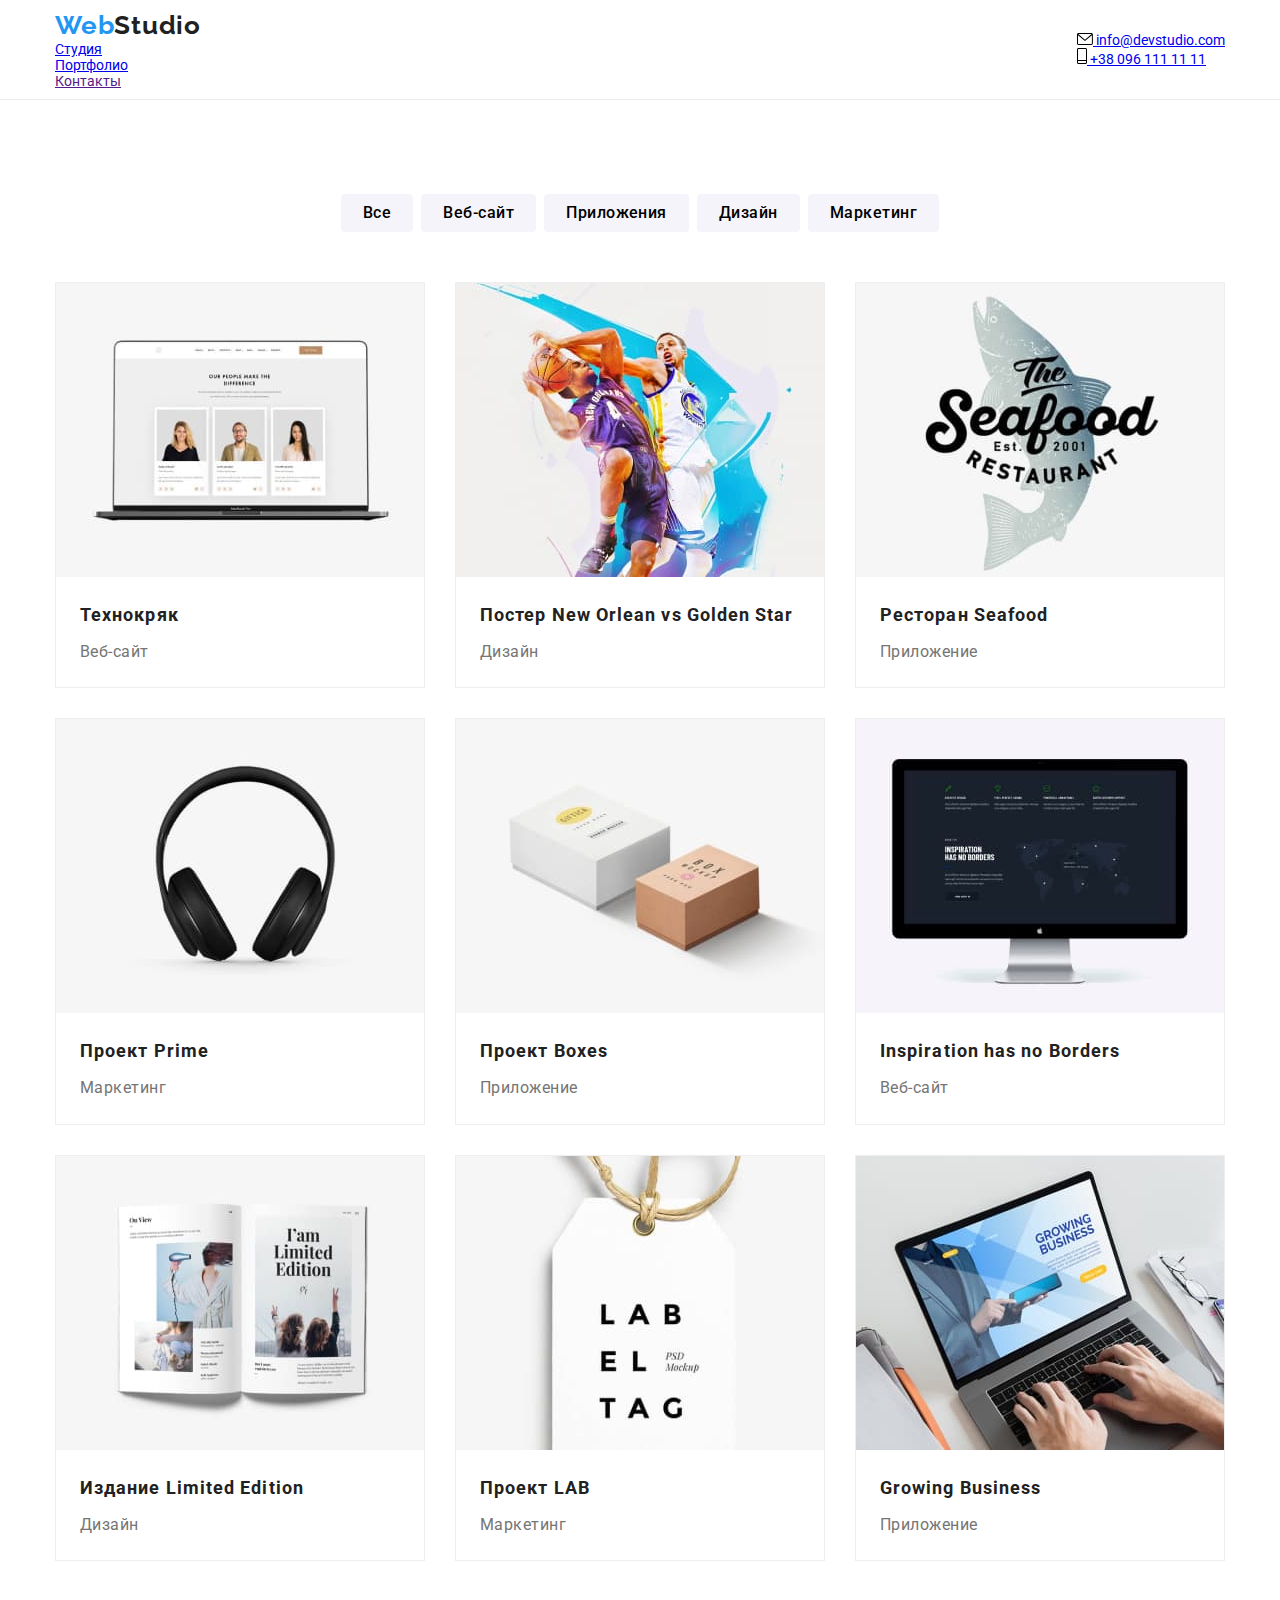
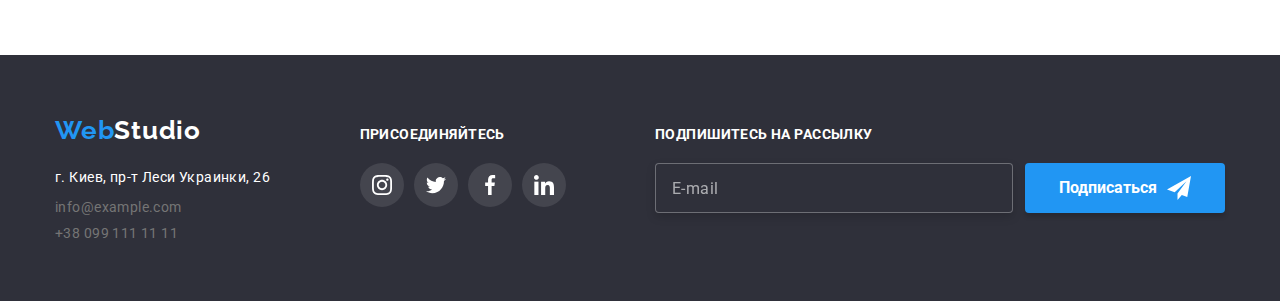
==== portfolio.html @ c00cd126 "homework8" ====
<!DOCTYPE html>
<html lang="ru">
  <head>
    <meta charset="UTF-8" />
    <meta http-equiv="X-UA-Compatible" content="IE=edge" />
    <meta name="viewport" content="width=device-width, initial-scale=1.0" />
    <title>Homework3</title>
    <link rel="preconnect" href="https://fonts.googleapis.com" />
    <link rel="preconnect" href="https://fonts.gstatic.com" crossorigin />
    <link
      href="https://fonts.googleapis.com/css2?family=Raleway:wght@700&family=Roboto:wght@400;500;700;900&display=swap"
      rel="stylesheet"
    />
    <link
      rel="stylesheet"
      href="https://cdn.jsdelivr.net/npm/modern-normalize@1.1.0/modern-normalize.min.css"
    />
    <link href="./css/style.css" rel="stylesheet" type="text/css" />
    <link href="./css/main.css" rel="stylesheet" type="text/css" />
  </head>
  <body>
    <header class="page-header">
      <div class="container page-header-container">
        <nav class="page-nav">
          <a href="./index.html" lang="en" class="logo page-header__logo">
            Web<span class="studio-black">Studio</span>
          </a>
          <ul class="menu list">
            <li class="menu__item">
              <a href="./index.html" class="menu__link link"> Студия </a>
            </li>
            <li class="menu__item">
              <a href="./portfolio.html" class="menu__link menu__link__current link">Портфолио </a>
            </li>
            <li class="menu__item">
              <a href="" class="menu__link link"> Контакты</a>
            </li>
          </ul>
        </nav>

        <ul class="contact list">
          <li class="contact__item">
            <a href="mailto:info@devstudio.com" class="contact__link">
              <svg class="contact__icon__mail" width="16" height="12">
                <use href="./images/symbol-defs.svg#icon-mail"></use>
              </svg>
              info@devstudio.com
            </a>
          </li>
          <li class="contact__item">
            <a href="tell:+380961111111" class="contact__link">
              <svg class="contact__icon__phone" width="10" height="16">
                <use href="./images/symbol-defs.svg#icon-smartphone"></use>
              </svg>
              +38 096 111 11 11
            </a>
          </li>
        </ul>
      </div>
    </header>

    <main>
      <section class="product-section">
        <div class="btn-container container">
          <h1 class="visually-hidden">Портфолио</h1>
          <ul class="btn-list">
            <li class="btn-item">
              <button type="button" class="btn-product-description">Все</button>
            </li>
            <li class="btn-item">
              <button type="button" class="btn-product-description">Веб-сайт</button>
            </li>
            <li class="btn-item">
              <button type="button" class="btn-product-description">Приложения</button>
            </li>
            <li class="btn-item">
              <button type="button" class="btn-product-description">Дизайн</button>
            </li>
            <li class="btn-item">
              <button type="button" class="btn-product-description">Маркетинг</button>
            </li>
          </ul>

          <ul class="product-list">
            <li class="product-item">
              <a href="" class="product-link">
                <div class="div-img-product">
                  <img src="./images/img2.1.jpg" alt="Фото1" width="370" height="294" />
                  <p class="overlay">
                    Ресурс пропонує комплексні пропозиції з різним рівнем функціоналу та сервісів.
                    Все це дозволить відвідувачу отримати вичерпні відомості про компанію чи
                    приватну особу.
                  </p>
                </div>
                <div class="div-product">
                  <h2 class="product">Технокряк</h2>
                  <p class="product-description">Веб-сайт</p>
                </div>
              </a>
            </li>
            <li class="product-item">
              <a href="" class="product-link">
                <div class="div-img-product">
                  <img src="./images/img2.2.jpg" alt="Фото2" width="370" height="294" />
                  <p class="overlay"></p>
                </div>

                <div class="div-product">
                  <h2 class="product">Постер New Orlean vs Golden Star</h2>
                  <p class="product-description">Дизайн</p>
                </div>
              </a>
            </li>
            <li class="product-item">
              <a href="" class="product-link">
                <div class="div-img-product">
                  <img src="./images/img2.3.jpg" alt="Фото3" width="370" height="294" />
                  <p class="overlay"></p>
                </div>
                <div class="div-product">
                  <h2 class="product">Ресторан Seafood</h2>
                  <p class="product-description">Приложение</p>
                </div>
              </a>
            </li>
            <li class="product-item">
              <a href="" class="product-link">
                <div class="div-img-product">
                  <img src="./images/img2.4.jpg" alt="Фото4" width="370" height="294" />
                  <p class="overlay"></p>
                </div>
                <div class="div-product">
                  <h2 class="product">Проект Prime</h2>
                  <p class="product-description">Маркетинг</p>
                </div>
              </a>
            </li>
            <li class="product-item">
              <a href="" class="product-link">
                <div class="div-img-product">
                  <img src="./images/img2.5.jpg" alt="Фото5" width="370" height="294" />
                  <p class="overlay"></p>
                </div>
                <div class="div-product">
                  <h2 class="product">Проект Boxes</h2>
                  <p class="product-description">Приложение</p>
                </div>
              </a>
            </li>
            <li class="product-item">
              <a href="" class="product-link">
                <div class="div-img-product">
                  <img src="./images/img2.6.jpg" alt="фото6" width="370" height="294" />
                  <p class="overlay"></p>
                </div>
                <div class="div-product">
                  <h2 class="product">Inspiration has no Borders</h2>
                  <p class="product-description">Веб-сайт</p>
                </div>
              </a>
            </li>
            <li class="product-item">
              <a href="" class="product-link">
                <div class="div-img-product">
                  <img src="./images/img2.7.jpg" alt="фото7" width="370" height="294" />
                  <p class="overlay"></p>
                </div>
                <div class="div-product">
                  <h2 class="product">Издание Limited Edition</h2>
                  <p class="product-description">Дизайн</p>
                </div>
              </a>
            </li>
            <li class="product-item">
              <a href="" class="product-link">
                <div class="div-img-product">
                  <img src="./images/img2.8.jpg" alt="фото8" width="370" height="294" />
                  <p class="overlay"></p>
                </div>
                <div class="div-product">
                  <h2 class="product">Проект LAB</h2>
                  <p class="product-description">Маркетинг</p>
                </div>
              </a>
            </li>
            <li class="product-item">
              <a href="" class="product-link">
                <div class="div-img-product">
                  <img src="./images/img2.9.jpg" alt="фото9" width="370" height="294" />
                  <p class="overlay"></p>
                </div>
                <div class="div-product">
                  <h2 class="product">Growing Business</h2>
                  <p class="product-description">Приложение</p>
                </div>
              </a>
            </li>
          </ul>
        </div>
      </section>
    </main>

    <footer class="footer">
      <div class="container footer-container">
        <div class="footer-address">
          <a href="./index.html" lang="en" class="logo footer__logo">
            Web<span class="studio-wight">Studio</span>
          </a>
          <address class="footer-address-container">
            <ul class="footer-address-list">
              <li class="footer-address__item">
                <a
                  href="https://goo.gl/maps/L3SfGArejfsZdyfL7"
                  target="_blank"
                  rel="noopener noreferrer"
                  class="footer-address__maps__link link"
                >
                  г. Киев, пр-т Леси Украинки, 26
                </a>
              </li>
              <li class="footer-address__item">
                <a href="mailto:info@example.com" class="footer-address__link link"
                  >info@example.com</a
                >
              </li>
              <li class="footer-address__item">
                <a href="tell:+380991111111" class="footer-address__link link">+38 099 111 11 11</a>
              </li>
            </ul>
          </address>
        </div>
        <div class="footer-social">
          <h3 class="footer-social__title">Присоединяйтесь</h3>
          <ul class="footer-social-list">
            <li class="footer-social__item">
              <a href="" class="footer-social__link link">
                <svg class="footer-social__icon" width="20" height="20">
                  <use href="./images/symbol-defs.svg#icon-instagram"></use>
                </svg>
              </a>
            </li>
            <li class="footer-social__item">
              <a href="" class="footer-social__link link">
                <svg class="footer-social__icon" width="20" height="20">
                  <use href="./images/symbol-defs.svg#icon-twitter"></use>
                </svg>
              </a>
            </li>
            <li class="footer-social__item">
              <a href="" class="footer-social__link link">
                <svg class="footer-social__icon" width="20" height="20">
                  <use href="./images/symbol-defs.svg#icon-facebook"></use>
                </svg>
              </a>
            </li>
            <li class="footer-social__item">
              <a href="" class="footer-social__link link">
                <svg class="footer-social__icon" width="20" height="20">
                  <use href="./images/symbol-defs.svg#icon-linkedin"></use>
                </svg>
              </a>
            </li>
          </ul>
        </div>
        <form class="footer-distribution">
          <div class="footer-distribution-box">
            <label for="email-distribution" class="footer-distribution__label__email"
              >Подпишитесь на рассылку</label
            >
            <input
              id="email-distribution"
              class="footer-distribution__input__email"
              type="email"
              name="email"
              placeholder="E-mail"
              required
            />
          </div>
          <button type="submit" class="footer-distribution__btn">
            Подписаться
            <svg class="footer-distribution__send__icon" width="24" height="24">
              <use href="./images/symbol-defs.svg#icon-icon-send"></use>
            </svg>
          </button>
        </form>
      </div>
    </footer>
  </body>
</html>
---- css/main.css ----
:root {
  --title-text-color: #757575;
  --primary-text-color: #212121;
  --accent-text-color: #ffffff;
  --button-color: #2196f3;
  --transition: 250ms cubic-bezier(0.4, 0, 0.2, 1);
}

*,
*::after,
*::before {
  box-sizing: border-box;
}

img {
  display: block;
}

body {
  font-family: "Roboto", sans-serif;
  font-size: 14px;
  color: var(--primary-text-color);
}

h1,
h2,
h3,
h4,
p {
  margin-top: 0;
  margin-bottom: 0;
}

ul,
ol {
  margin-top: 0;
  margin-bottom: 0;
  padding-left: 0;
  list-style: none;
}

button {
  cursor: pointer;
}

.visually-hidden {
  position: absolute;
  width: 1px;
  height: 1px;
  padding: 0;
  margin: -1px;
  overflow: hidden;
  clip: rect(0, 0, 0, 0);
  white-space: nowrap;
  border: 0;
}

.container {
  padding-left: 15px;
  padding-right: 15px;
}

@media screen and (min-width: 480px) {
  .container {
    width: 480px;
    margin-left: auto;
    margin-right: auto;
  }
}
@media screen and (min-width: 768px) {
  .container {
    width: 768px;
  }
}
@media screen and (min-width: 1200px) {
  .container {
    width: 1200px;
  }
}
@media screen and (min-width: 768px) {
  .mobile-menu-open {
    display: none;
  }
}
@media screen and (max-width: 767px) {
  .menu {
    display: none;
  }
  .contact {
    display: none;
  }
  .mobile-menu-open {
    padding: 0;
    margin: 0;
    border: 0;
  }
}
.page-header {
  padding-top: 10px;
  padding-bottom: 10px;
  border-bottom: 1px solid #ececec;
}

.page-header-container {
  display: flex;
  align-items: center;
  justify-content: space-between;
}

.mobile-menu-open {
  height: 40px;
  padding: 0;
  margin: 0;
  border: 0;
  background-color: #ffffff;
}

.mobile-menu {
  position: fixed;
  width: 100%;
  height: 100%;
  top: 0;
  left: 0;
  background-color: #fff;
  opacity: 0;
  visibility: hidden;
  pointer-events: none;
  transition: opacity var(---transition), visibility var(---transition);
}

.mobile-menu.is-open {
  opacity: 1;
  visibility: visible;
  pointer-events: auto;
}

.mobile-menu__container {
  position: relative;
  padding: 48px 0 48px 40px;
}

.mobile-menu__close-btn {
  position: absolute;
  top: 10px;
  right: 15px;
  padding: 0;
  border: none;
  background-color: transparent;
}

.mobile-menu__close-icon {
  fill: var(--primary-text-color);
  transition: fill var(---transition);
}
.mobile-menu__close-btn:focus .mobile-menu__close-icon, .mobile-menu__close-btn:hover .mobile-menu__close-icon {
  fill: var(--button-color);
}

.mobile-menu__nav {
  margin-bottom: 302px;
}

.mobile-menu__item:not(:last-child) {
  margin-bottom: 32px;
}

.mobile-menu__nav__link {
  font-family: "Roboto", sans-serif;
  font-style: normal;
  font-weight: 500;
  font-size: 40px;
  line-height: 1.2;
  text-decoration: none;
  letter-spacing: 0.02em;
  color: var(--primary-text-color);
  transition: color var(---transition);
}
.mobile-menu__nav__link:hover, .mobile-menu__nav__link:focus {
  color: var(--button-color);
}

.mobile-menu__contact-list {
  margin-bottom: 64px;
}

.mobile-menu__contact__item:not(:last-child) {
  margin-bottom: 32px;
}

.mobile-menu__tell {
  font-family: "Roboto";
  font-style: normal;
  font-weight: 500;
  font-size: 34px;
  line-height: 1.2;
  text-decoration: none;
  letter-spacing: 0.02em;
  color: var(--button-color);
}

.mobile-menu__email {
  font-family: "Roboto";
  font-style: normal;
  font-weight: 500;
  font-size: 24px;
  line-height: 1.2;
  text-decoration: none;
  letter-spacing: 0.02em;
  color: var(--title-text-color);
}

.mobile-menu__social-list {
  display: flex;
}

.mobile-menu__social__item:not(:last-child) {
  margin-right: 20px;
}

.mobile-menu__social__link {
  font-family: "Roboto";
  font-style: normal;
  font-weight: 500;
  font-size: 18px;
  line-height: 1.2;
  text-decoration: none;
  letter-spacing: 0.02em;
  color: var(--button-color);
}

.logo {
  font-family: Raleway, sans-serif;
  font-weight: 700;
  font-size: 26px;
  line-height: 1.2;
  letter-spacing: 0.03em;
  text-decoration: none;
  color: var(--button-color);
  transition: color var(--transition);
}
.logo:hover, .logo:focus {
  color: none;
}

.studio-black {
  color: var(--primary-text-color);
}

.studio-wight {
  color: var(--accent-text-color);
}

.page-header__logo {
  margin-right: 93px;
}

.footer__logo {
  display: block;
  margin-bottom: 20px;
}

.hero {
  padding-top: 200px;
  padding-bottom: 200px;
  background-color: #c4c4c4;
  background-image: linear-gradient(rgba(47, 48, 58, 0.4), rgba(47, 48, 58, 0.4)), url("../images/photo-hw4.jpg");
  background-size: cover;
}

.hero-title {
  font-weight: 900;
  font-size: 44px;
  line-height: 1.4;
  margin: 0 auto 30px;
  max-width: 696px;
  text-align: center;
  text-transform: uppercase;
  color: var(--accent-text-color);
}

.btn {
  font-family: inherit;
  font-weight: 700;
  font-size: 16px;
  line-height: 1.9;
  letter-spacing: 0.06em;
  padding: 10px 32px 10px 32px;
  color: var(--accent-text-color);
  background-color: var(--button-color);
  box-shadow: 0px 4px 4px rgba(0, 0, 0, 0.15);
  border-radius: 4px;
  border-color: var(--button-color);
  margin: 0 auto;
  display: block;
  cursor: pointer;
  transition: background-color var(--transition);
}
.btn:hover, .btn:focus {
  background-color: #188ce8;
}

.section-benefits {
  padding-top: 94px;
}

.benefits-list {
  display: flex;
  flex-wrap: wrap;
}

.benefits-item {
  max-width: 270px;
}
.benefits-item:not(:last-child) {
  margin-right: 30px;
}

.box-icon {
  height: 120px;
  display: flex;
  justify-content: center;
  align-items: center;
  background: #f5f4fa;
  border-radius: 4px;
  margin-top: 0;
  margin-bottom: 30px;
}

.benefits-title {
  font-weight: 700;
  font-size: 14px;
  line-height: 1.2;
  letter-spacing: 0.03em;
  margin-top: 0;
  margin-bottom: 10px;
  text-transform: uppercase;
}

.benefits-text {
  font-weight: 400;
  font-size: 14px;
  line-height: 1.7;
  letter-spacing: 0.03em;
  margin: 0;
  color: var(--title-text-color);
}

.photo-gallery {
  padding: 94px 0;
}

.subject {
  font-weight: 700;
  font-size: 36px;
  line-height: 1.2;
  text-align: center;
  letter-spacing: 0.03em;
  margin: 0px;
  padding-bottom: 50px;
  color: var(--primary-text-color);
}

.photo-list {
  display: flex;
  flex-wrap: wrap;
  gap: 30px;
}

.div-gallery-overlay {
  position: relative;
}

.gallery-overlay {
  position: absolute;
  display: flex;
  justify-content: center;
  align-items: center;
  left: 0;
  bottom: 0;
  width: 100%;
  height: 70px;
  margin: 0;
  font-weight: 700;
  font-size: 14px;
  line-height: 1.14;
  text-align: center;
  letter-spacing: 0.03em;
  text-transform: uppercase;
  color: var(--accent-text-color);
  background-color: rgba(47, 48, 58, 0.8);
}

.command {
  padding: 94px 0;
  background: #f5f4fa;
}

.command-title {
  font-weight: 700;
  font-size: 36px;
  line-height: 1.2;
  text-align: center;
  letter-spacing: 0.03em;
  margin: 0;
  padding-bottom: 50px;
  color: var(--primary-text-color);
}

.command-list {
  display: flex;
  flex-wrap: wrap;
  gap: 30px;
}

.command-item {
  background: #ffffff;
  box-shadow: 0px 1px 3px rgba(0, 0, 0, 0.12), 0px 1px 1px rgba(0, 0, 0, 0.14), 0px 2px 1px rgba(0, 0, 0, 0.2);
  border-radius: 0px 0px 4px 4px;
}

.div-command-item {
  padding: 30px;
}

.specialist {
  font-weight: 500;
  font-size: 16px;
  line-height: 1.2;
  text-align: center;
  letter-spacing: 0.03em;
  margin-top: 0;
  margin-bottom: 10px;
  color: var(--primary-text-color);
}

.position {
  font-weight: 400;
  font-size: 16px;
  line-height: 1.2;
  text-align: center;
  letter-spacing: 0.03em;
  margin-top: 0;
  margin-bottom: 16px;
  color: var(--title-text-color);
}

.social-list {
  display: flex;
  justify-content: center;
  gap: 10px;
}

.social-link {
  display: flex;
  justify-content: center;
  align-items: center;
  width: 44px;
  height: 44px;
  border-radius: 50%;
  transition: background-color var(--transition);
}
.social-link:hover, .social-link:focus {
  background-color: var(--button-color);
}

.social-icon {
  fill: #afb1b8;
  transition: fill var(--transition);
}
.social-link:hover .social-icon, .social-link:focus .social-icon {
  fill: var(--accent-text-color);
}

.clients {
  padding: 94px 0;
}

.clients-title {
  font-weight: 700;
  font-size: 36px;
  line-height: 1.2;
  text-align: center;
  margin: 0;
  padding-bottom: 50px;
  letter-spacing: 0.03em;
}

.clients-list {
  display: flex;
  flex-wrap: wrap;
  gap: 30px;
}

.clients-link {
  display: inline-flex;
  justify-content: center;
  align-items: center;
  width: 170px;
  height: 92px;
  border: 1px solid #afb1b8;
  border-radius: 4px;
  border-color: #afb1b8;
  transition: border-color var(--transition);
}
.clients-link:hover, .clients-link:focus {
  border-color: var(--button-color);
}

.icon-clients {
  fill: #afb1b8;
  transition: fill var(--transition);
}
.clients-link:hover .icon-clients, .clients-link:focus .icon-clients {
  fill: var(--button-color);
}

.footer {
  padding-top: 60px;
  padding-bottom: 60px;
  background: #2f303a;
}

.footer-container {
  display: flex;
  justify-content: space-between;
  align-items: baseline;
}

.footer-address-container {
  font-style: normal;
}

.footer-address__item:not(:last-child) {
  padding-bottom: 9px;
}

.footer-address__maps__link {
  font-weight: 400;
  font-size: 14px;
  line-height: 1.7;
  letter-spacing: 0.03em;
  text-decoration: none;
  color: var(--accent-text-color);
}

.footer-address__link {
  font-weight: 400;
  font-size: 14px;
  line-height: 1.1;
  letter-spacing: 0.03em;
  text-decoration: none;
  color: var(--title-text-color);
}

.footer-social__title {
  display: block;
  font-weight: 700;
  font-size: 14px;
  line-height: 1.2;
  letter-spacing: 0.03em;
  color: var(--accent-text-color);
  margin-top: 0;
  margin-bottom: 20px;
  text-transform: uppercase;
}

.footer-social-list {
  display: flex;
  justify-content: center;
  gap: 10px;
}

.footer-social__link {
  display: flex;
  justify-content: center;
  align-items: center;
  width: 44px;
  height: 44px;
  background-color: rgba(255, 255, 255, 0.1);
  border-radius: 50%;
  transition: background-color var(--transition);
}
.footer-social__link:hover, .footer-social__link:focus {
  background-color: var(--button-color);
}

.footer-social__icon {
  fill: var(--accent-text-color);
}

.footer-distribution {
  display: flex;
  align-items: flex-end;
}

.footer-distribution-box {
  display: flex;
  flex-direction: column;
  margin-right: 12px;
}

.footer-distribution__label__email {
  font-weight: 700;
  font-size: 14px;
  line-height: 1.2;
  letter-spacing: 0.03em;
  margin-bottom: 20px;
  text-transform: uppercase;
  color: var(--accent-text-color);
}

.footer-distribution__input__email {
  width: 358px;
  height: 50px;
  padding: 15px 16px;
  color: var(--accent-text-color);
  font-family: inherit;
  font-weight: 400;
  font-size: 16px;
  line-height: 1.2;
  letter-spacing: 0.03em;
  color: rgba(255, 255, 255, 0.6);
  background-color: #2f303a;
  border: 1px solid rgba(255, 255, 255, 0.3);
  filter: drop-shadow(0px 4px 4px rgba(0, 0, 0, 0.15));
  border-radius: 4px;
}
.footer-distribution__input__email::placeholder {
  font-family: inherit;
  font-weight: 400;
  font-size: 16px;
  line-height: 1.2;
  letter-spacing: 0.03em;
  color: rgba(255, 255, 255, 0.6);
}

.footer-distribution__btn {
  display: flex;
  justify-content: center;
  align-items: center;
  gap: 10px;
  width: 200px;
  height: 50px;
  font-weight: 700;
  font-size: 16px;
  line-height: 1.9;
  color: var(--accent-text-color);
  background-color: #2196f3;
  box-shadow: 0px 4px 4px rgba(0, 0, 0, 0.15);
  border: 0;
  border-radius: 4px;
  transition: background-color var(--transition);
}
.footer-distribution__btn:hover, .footer-distribution__btn:focus {
  background-color: #188ce8;
}

.backdrop {
  position: fixed;
  z-index: 100;
  top: 0;
  left: 0;
  width: 100%;
  height: 100%;
  background-color: rgba(0, 0, 0, 0.2);
  transform: translateY(0);
  transition: transform var(--transition), opacity var(--transition), visibility var(--transition);
}

.backdrop.is-hidden {
  transform: translateY(100%);
  opacity: 0;
  visibility: hidden;
  pointer-events: none;
}

.modal {
  position: absolute;
  top: 50%;
  left: 50%;
  padding: 40px;
  transform: translate(-50%, -50%);
  width: 528px;
  height: 580px;
  background-color: var(--accent-text-color);
  box-shadow: 0px 1px 3px rgba(0, 0, 0, 0.12), 0px 1px 1px rgba(0, 0, 0, 0.14), 0px 2px 1px rgba(0, 0, 0, 0.2);
  border-radius: 4px;
}

.modal-close-btn {
  position: absolute;
  top: 10px;
  right: 10px;
  display: flex;
  justify-content: center;
  align-items: center;
  width: 30px;
  height: 30px;
  padding: 0;
  border-radius: 50px;
  background-color: var(--accent-text-color);
  border: 1px solid rgba(0, 0, 0, 0.1);
}

.close-black-icon {
  fill: var(--primary-text-color);
  transition: fill var(--transition);
}
.modal-close-btn:focus .close-black-icon, .modal-close-btn:hover .close-black-icon {
  fill: var(--button-color);
}

.modal-form {
  display: flex;
  flex-direction: column;
}

.modal-form-title {
  display: block;
  font-weight: 700;
  font-size: 20px;
  line-height: 1.2;
  margin-top: 0;
  margin-bottom: 12px;
  text-align: center;
  letter-spacing: 0.03em;
  color: #212121;
}

.modal-form-field {
  margin-bottom: 10px;
}

.modal-form-label-text {
  display: block;
  margin-bottom: 4px;
  font-weight: 400;
  font-size: 12px;
  line-height: 1.2;
  letter-spacing: 0.01em;
  color: #757575;
}

.modal-form-input-wrapper {
  display: block;
  position: relative;
}

.modal-form-input {
  font-weight: 400;
  font-size: 12px;
  line-height: 1.2;
  letter-spacing: 0.01em;
  width: 100%;
  height: 40px;
  padding-left: 42px;
  border: 1px solid rgba(33, 33, 33, 0.2);
  border-radius: 4px;
  color: var(--primary-text-color);
  transition: border-color var(--transition);
}
.modal-form-input:focus {
  outline: none;
  border-color: var(--button-color);
}

.modal-form-input-svg {
  position: absolute;
  top: 50%;
  left: 12px;
  transform: translateY(-50%);
  transition: fill var(--transition);
}
.modal-form-input:focus + .modal-form-input-svg {
  fill: var(--button-color);
}

.modal-form-textarea {
  font-weight: 400;
  font-size: 12px;
  line-height: 1.2x;
  letter-spacing: 0.01em;
  color: var(--primary-text-color);
  width: 100%;
  height: 120px;
  padding: 12px 16px;
  border: 1px solid rgba(33, 33, 33, 0.2);
  border-radius: 4px;
  resize: none;
  transition: border-color var(--transition);
}
.modal-form-textarea::placeholder {
  font-weight: 400;
  font-size: 12px;
  line-height: 1.2;
  letter-spacing: 0.01em;
  color: rgba(117, 117, 117, 0.5);
}
.modal-form-textarea:focus {
  outline: none;
  border-color: var(--button-color);
}

.modal-form-check-desc {
  display: flex;
  justify-content: center;
  align-items: center;
  font-weight: 400;
  font-size: 14px;
  line-height: 1.7;
  margin-bottom: 30px;
  letter-spacing: 0.03em;
  color: #757575;
}
.modal-form-check-desc::before {
  display: block;
  content: "";
  width: 16px;
  height: 15px;
  margin-right: 7px;
  border: solid 1px var(--primary-text-color);
  cursor: pointer;
  border-color: var(--primary-text-color);
  border-radius: 2px;
}

.modal-form-check:checked + .modal-form-check-desc::before {
  border: var(--button-color);
  background-image: url(../images/icon\ check.svg);
  background-size: contain;
}

.modal-form-check:focus + .modal-form-check-desc::before {
  border: var(--button-color);
  background-image: url(../images/icon\ check.svg);
  background-size: contain;
}

.link-policy {
  display: inline-block;
  font-family: "Roboto";
  font-style: normal;
  font-weight: 400;
  font-size: 14px;
  line-height: 1.7;
  letter-spacing: 0.03em;
  color: var(--button-color);
}

.btn-modal-submit {
  font-family: inherit;
  font-weight: 700;
  font-size: 16px;
  line-height: 1.9;
  letter-spacing: 0.06em;
  color: var(--accent-text-color);
  padding: 10px 52px 10px 52px;
  background: var(--button-color);
  box-shadow: 0px 4px 4px rgba(0, 0, 0, 0.15);
  border-radius: 4px;
  border-color: var(--button-color);
  margin: 0 auto;
  display: block;
  cursor: pointer;
  transition: background-color var(--transition);
}
.btn-modal-submit:focus, .btn-modal-submit:hover {
  background-color: #188ce8;
}

.product-section {
  padding: 94px 0;
}

.btn-list {
  display: flex;
  justify-content: center;
  margin-bottom: 50px;
}

.btn-item:not(:last-child) {
  margin-right: 8px;
}

.btn-product-description {
  font-family: inherit;
  font-weight: 500;
  font-size: 16px;
  line-height: 1.6;
  text-align: center;
  letter-spacing: 0.03em;
  padding: 6px 22px 6px 22px;
  background-color: #f5f4fa;
  border: 0;
  border-radius: 4px;
  cursor: pointer;
  transition: color var(--transition), background-color var(--transition), box-shadow var(--transition);
}
.btn-product-description:focus, .btn-product-description:hover {
  color: var(--accent-text-color);
  background-color: var(--button-color);
  box-shadow: 0px 3px 1px rgba(0, 0, 0, 0.1), 0px 1px 2px rgba(0, 0, 0, 0.08), 0px 2px 2px rgba(0, 0, 0, 0.12);
}

.product-list {
  display: flex;
  flex-wrap: wrap;
  gap: 30px;
}

.product-link {
  display: block;
  background: #ffffff;
  border: 1px solid #eeeeee;
  max-width: 370px;
  text-decoration: none;
  transition: box-shadow var(--transition);
}
.product-link:hover, .product-link:focus {
  box-shadow: 0px 1px 1px rgba(0, 0, 0, 0.12), 0px 4px 4px rgba(0, 0, 0, 0.06), 1px 4px 6px rgba(0, 0, 0, 0.16);
}

.div-img-product {
  position: relative;
  overflow: hidden;
}

.overlay {
  position: absolute;
  left: 0;
  top: 0;
  width: 100%;
  height: 100%;
  font-weight: 400;
  font-size: 18px;
  line-height: 1.2;
  letter-spacing: 0.03em;
  color: var(--accent-text-color);
  padding: 63px 24px;
  margin: 0;
  background-color: rgba(33, 150, 243, 0.9);
  transform: translateY(100%);
  transition: transform var(--transition);
}
.product-item:hover .overlay, .product-item:focus .overlay {
  transform: translateY(0);
}

.div-product {
  padding: 20px 24px 20px 24px;
}

.product {
  font-weight: 700;
  font-size: 18px;
  line-height: 2;
  letter-spacing: 0.06em;
  margin: 0;
  color: var(--primary-text-color);
}

.product-description {
  font-weight: 400;
  font-size: 16px;
  line-height: 1.9;
  letter-spacing: 0.03em;
  margin: 0;
  margin-top: 4px;
  color: var(--title-text-color);
}/*# sourceMappingURL=main.css.map */
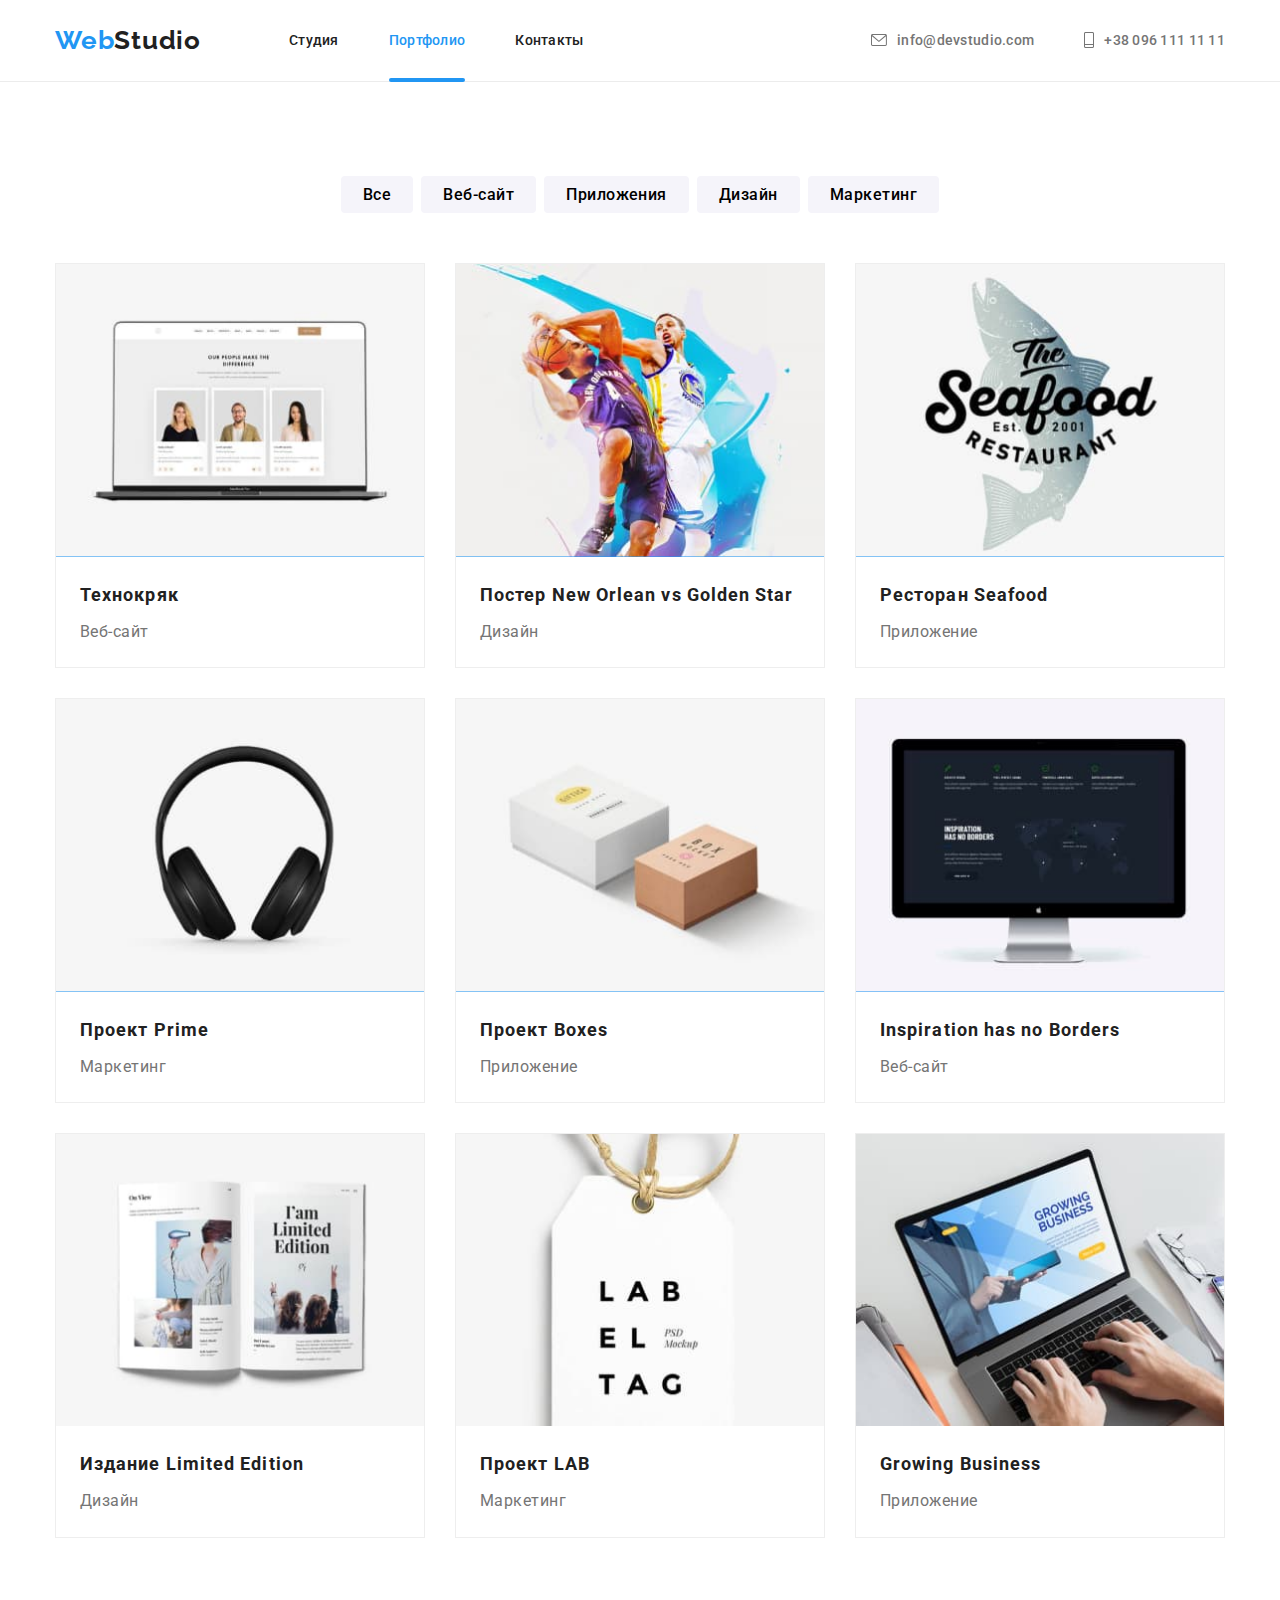
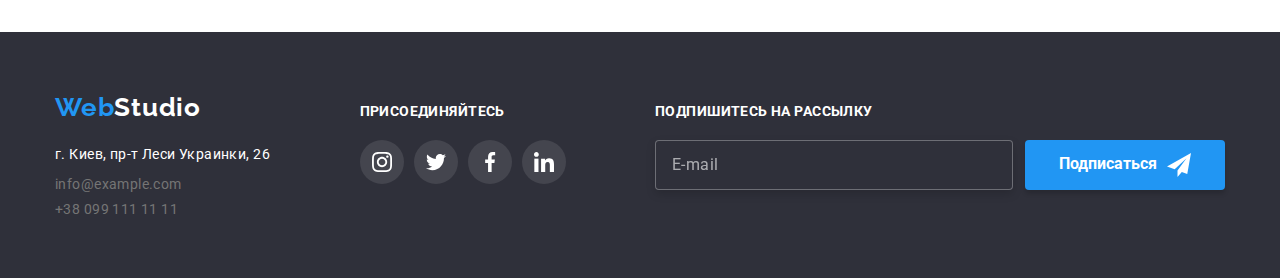
==== commit 54bba429: "homework8" ====
--- a/portfolio.html
+++ b/portfolio.html
@@ -25,7 +25,7 @@
           <a href="./index.html" lang="en" class="logo page-header__logo">
             Web<span class="studio-black">Studio</span>
           </a>
-          <ul class="menu list">
+          <ul class="menu menu-list">
             <li class="menu__item">
               <a href="./index.html" class="menu__link link"> Студия </a>
             </li>
@@ -37,8 +37,13 @@
             </li>
           </ul>
         </nav>
-
-        <ul class="contact list">
+        <button type="button" class="mobile-menu-open" data-menu-open>
+          <svg class="mobile-menu-open__icon" width="40px" height="40px">
+            <use href="./images/symbol-defs.svg#burger-icon"></use>
+          </svg>
+        </button>
+
+        <ul class="contact contact-list">
           <li class="contact__item">
             <a href="mailto:info@devstudio.com" class="contact__link">
               <svg class="contact__icon__mail" width="16" height="12">
@@ -56,6 +61,58 @@
             </a>
           </li>
         </ul>
+      </div>
+
+      <div class="mobile-menu" data-menu>
+        <div class="container mobile-menu__container">
+          <button class="mobile-menu__close-btn" data-menu-close>
+            <svg class="mobile-menu__close-icon" width="40" height="40">
+              <use href="./images/symbol-defs.svg#icon-mobile-menu-close-btn"></use>
+            </svg>
+          </button>
+          <nav class="mobile-menu__nav menu-nav">
+            <ul class="mobile-menu__nav-list">
+              <li class="mobile-menu__item">
+                <a href="" class="mobile-menu__nav__link link">Студия</a>
+              </li>
+              <li class="mobile-menu__item">
+                <a href="" class="mobile-menu__nav__link link">Портфолио</a>
+              </li>
+              <li class="mobile-menu__item">
+                <a href="" class="mobile-menu__nav__link link">Контакты</a>
+              </li>
+            </ul>
+          </nav>
+
+          <ul class="mobile-menu__contact-list">
+            <li class="mobile-menu__contact__item">
+              <a href="tell:+380961111111" class="mobile-menu__contact__link mobile-menu__tell"
+                >+38 096 111 11 11</a
+              >
+            </li>
+            <li class="mobile-menu__contact__item">
+              <a
+                href="mailto:info@devstudio.com"
+                class="mobile-menu__contact__link mobile-menu__email"
+                >info@devstudio.com</a
+              >
+            </li>
+          </ul>
+          <ul class="mobile-menu__social-list">
+            <li class="mobile-menu__social__item">
+              <a href="" class="mobile-menu__social__link">Instagram</a>
+            </li>
+            <li class="mobile-menu__social__item">
+              <a href="" class="mobile-menu__social__link">Twitter</a>
+            </li>
+            <li class="mobile-menu__social__item">
+              <a href="" class="mobile-menu__social__link">Facebook</a>
+            </li>
+            <li class="mobile-menu__social__item">
+              <a href="" class="mobile-menu__social__link">Linkedin</a>
+            </li>
+          </ul>
+        </div>
       </div>
     </header>
 
@@ -285,5 +342,6 @@
         </form>
       </div>
     </footer>
+    <script src="./js/mobile-menu.js"></script>
   </body>
 </html>
--- a/css/main.css
+++ b/css/main.css
@@ -14,10 +14,12 @@
 
 img {
   display: block;
+  width: 100%;
+  height: auto;
 }
 
 body {
-  font-family: "Roboto", sans-serif;
+  font-family: 'Roboto', sans-serif;
   font-size: 14px;
   color: var(--primary-text-color);
 }
@@ -77,22 +79,12 @@
     width: 1200px;
   }
 }
-@media screen and (min-width: 768px) {
-  .mobile-menu-open {
-    display: none;
-  }
-}
 @media screen and (max-width: 767px) {
   .menu {
     display: none;
   }
   .contact {
     display: none;
-  }
-  .mobile-menu-open {
-    padding: 0;
-    margin: 0;
-    border: 0;
   }
 }
 .page-header {
@@ -115,119 +107,208 @@
   background-color: #ffffff;
 }
 
-.mobile-menu {
-  position: fixed;
-  width: 100%;
-  height: 100%;
-  top: 0;
-  left: 0;
-  background-color: #fff;
-  opacity: 0;
-  visibility: hidden;
-  pointer-events: none;
-  transition: opacity var(---transition), visibility var(---transition);
-}
-
-.mobile-menu.is-open {
-  opacity: 1;
-  visibility: visible;
-  pointer-events: auto;
-}
-
-.mobile-menu__container {
-  position: relative;
-  padding: 48px 0 48px 40px;
-}
-
-.mobile-menu__close-btn {
-  position: absolute;
-  top: 10px;
-  right: 15px;
-  padding: 0;
-  border: none;
-  background-color: transparent;
-}
-
-.mobile-menu__close-icon {
-  fill: var(--primary-text-color);
-  transition: fill var(---transition);
-}
-.mobile-menu__close-btn:focus .mobile-menu__close-icon, .mobile-menu__close-btn:hover .mobile-menu__close-icon {
-  fill: var(--button-color);
-}
-
-.mobile-menu__nav {
-  margin-bottom: 302px;
-}
-
-.mobile-menu__item:not(:last-child) {
-  margin-bottom: 32px;
-}
-
-.mobile-menu__nav__link {
-  font-family: "Roboto", sans-serif;
-  font-style: normal;
-  font-weight: 500;
-  font-size: 40px;
-  line-height: 1.2;
-  text-decoration: none;
-  letter-spacing: 0.02em;
-  color: var(--primary-text-color);
-  transition: color var(---transition);
-}
-.mobile-menu__nav__link:hover, .mobile-menu__nav__link:focus {
-  color: var(--button-color);
-}
-
-.mobile-menu__contact-list {
-  margin-bottom: 64px;
-}
-
-.mobile-menu__contact__item:not(:last-child) {
-  margin-bottom: 32px;
-}
-
-.mobile-menu__tell {
-  font-family: "Roboto";
-  font-style: normal;
-  font-weight: 500;
-  font-size: 34px;
-  line-height: 1.2;
-  text-decoration: none;
-  letter-spacing: 0.02em;
-  color: var(--button-color);
-}
-
-.mobile-menu__email {
-  font-family: "Roboto";
-  font-style: normal;
-  font-weight: 500;
-  font-size: 24px;
-  line-height: 1.2;
-  text-decoration: none;
-  letter-spacing: 0.02em;
-  color: var(--title-text-color);
-}
-
-.mobile-menu__social-list {
-  display: flex;
-}
-
-.mobile-menu__social__item:not(:last-child) {
-  margin-right: 20px;
-}
-
-.mobile-menu__social__link {
-  font-family: "Roboto";
-  font-style: normal;
-  font-weight: 500;
-  font-size: 18px;
-  line-height: 1.2;
-  text-decoration: none;
-  letter-spacing: 0.02em;
-  color: var(--button-color);
-}
-
+@media screen and (min-width: 768px) {
+  .mobile-menu-open {
+    display: none;
+  }
+  .page-header {
+    padding: 0;
+  }
+  .page-nav {
+    display: flex;
+    align-items: center;
+  }
+  .page-header__logo {
+    margin-right: 88px;
+  }
+  .menu-list {
+    display: flex;
+    align-items: center;
+  }
+  .menu__item:not(:last-child) {
+    margin-right: 50px;
+  }
+  .menu__link {
+    position: relative;
+    display: block;
+    font-weight: 500;
+    font-size: 14px;
+    line-height: 1.2;
+    letter-spacing: 0.02em;
+    text-decoration: none;
+    padding-top: 32px;
+    padding-bottom: 32px;
+    color: var(--primary-text-color);
+    transition: color var(--transition);
+  }
+  .menu__link:hover,
+  .menu__link:focus {
+    color: var(--button-color);
+  }
+  .menu__link__current {
+    color: var(--button-color);
+  }
+  .menu__link__current::after {
+    position: absolute;
+    content: '';
+    left: 0;
+    bottom: 0;
+    border-radius: 2px;
+    margin-bottom: -1px;
+    width: 100%;
+    height: 4px;
+    background-color: var(--button-color);
+  }
+  .contact__item:not(:last-child) {
+    margin-bottom: 10px;
+  }
+  .contact-list {
+    display: flex;
+    flex-direction: column;
+    align-items: flex-start;
+  }
+  .contact__link {
+    display: flex;
+    justify-content: center;
+    align-items: center;
+    font-weight: 500;
+    font-size: 14px;
+    line-height: 1.2;
+    letter-spacing: 0.02em;
+    text-decoration: none;
+    color: var(--title-text-color);
+    transition: color var(--transition);
+  }
+  .contact__link:hover,
+  .contact__link:focus {
+    color: var(--button-color);
+  }
+  .contact__icon__mail {
+    fill: currentColor;
+    margin-right: 10px;
+  }
+  .contact__icon__phone {
+    fill: currentColor;
+    margin-right: 10px;
+  }
+}
+@media screen and (min-width: 1200px) {
+  .contact-list {
+    flex-direction: row;
+    justify-content: center;
+  }
+  .contact__item:not(:last-child) {
+    margin-right: 50px;
+    margin-bottom: 0;
+  }
+}
+@media screen and (max-width: 767px) {
+  .mobile-menu {
+    position: fixed;
+    width: 100%;
+    height: 100%;
+    top: 0;
+    left: 0;
+    background-color: #fff;
+    opacity: 0;
+    visibility: hidden;
+    pointer-events: none;
+    transition: opacity var(---transition), visibility var(---transition);
+  }
+  .mobile-menu.is-open {
+    opacity: 1;
+    visibility: visible;
+    pointer-events: auto;
+  }
+  .mobile-menu__container {
+    position: relative;
+    padding: 48px 0 48px 40px;
+  }
+  .mobile-menu__close-btn {
+    position: absolute;
+    top: 10px;
+    right: 15px;
+    padding: 0;
+    border: none;
+    background-color: transparent;
+  }
+  .mobile-menu__close-icon {
+    fill: var(--primary-text-color);
+    transition: fill var(---transition);
+  }
+  .mobile-menu__close-btn:focus .mobile-menu__close-icon,
+  .mobile-menu__close-btn:hover .mobile-menu__close-icon {
+    fill: var(--button-color);
+  }
+  .mobile-menu__nav {
+    margin-bottom: 302px;
+  }
+  .mobile-menu__item:not(:last-child) {
+    margin-bottom: 32px;
+  }
+  .mobile-menu__nav__link {
+    font-family: 'Roboto', sans-serif;
+    font-style: normal;
+    font-weight: 500;
+    font-size: 40px;
+    line-height: 1.2;
+    text-decoration: none;
+    letter-spacing: 0.02em;
+    color: var(--primary-text-color);
+    transition: color var(---transition);
+  }
+  .mobile-menu__nav__link:hover,
+  .mobile-menu__nav__link:focus {
+    color: var(--button-color);
+  }
+  .mobile-menu__contact-list {
+    margin-bottom: 64px;
+  }
+  .mobile-menu__contact__item:not(:last-child) {
+    margin-bottom: 32px;
+  }
+  .mobile-menu__tell {
+    font-family: 'Roboto';
+    font-style: normal;
+    font-weight: 500;
+    font-size: 34px;
+    line-height: 1.2;
+    text-decoration: none;
+    letter-spacing: 0.02em;
+    color: var(--button-color);
+  }
+  .mobile-menu__email {
+    font-family: 'Roboto';
+    font-style: normal;
+    font-weight: 500;
+    font-size: 24px;
+    line-height: 1.2;
+    text-decoration: none;
+    letter-spacing: 0.02em;
+    color: var(--title-text-color);
+  }
+  .mobile-menu__social-list {
+    display: flex;
+  }
+  .mobile-menu__social__item:not(:last-child) {
+    margin-right: 20px;
+  }
+  .mobile-menu__social__link {
+    font-family: 'Roboto';
+    font-style: normal;
+    font-weight: 500;
+    font-size: 18px;
+    line-height: 1.2;
+    text-decoration: none;
+    letter-spacing: 0.02em;
+    color: var(--button-color);
+  }
+}
+@media screen and (min-width: 768px) {
+  .mobile-menu {
+    display: none;
+  }
+}
 .logo {
   font-family: Raleway, sans-serif;
   font-weight: 700;
@@ -238,7 +319,8 @@
   color: var(--button-color);
   transition: color var(--transition);
 }
-.logo:hover, .logo:focus {
+.logo:hover,
+.logo:focus {
   color: none;
 }
 
@@ -248,10 +330,6 @@
 
 .studio-wight {
   color: var(--accent-text-color);
-}
-
-.page-header__logo {
-  margin-right: 93px;
 }
 
 .footer__logo {
@@ -260,19 +338,28 @@
 }
 
 .hero {
-  padding-top: 200px;
-  padding-bottom: 200px;
+  padding-top: 118px;
+  padding-bottom: 118px;
   background-color: #c4c4c4;
-  background-image: linear-gradient(rgba(47, 48, 58, 0.4), rgba(47, 48, 58, 0.4)), url("../images/photo-hw4.jpg");
+  background-image: linear-gradient(rgba(47, 48, 58, 0.4), rgba(47, 48, 58, 0.4)),
+    url('../images/header-for-phone.img.jpg');
   background-size: cover;
 }
 
+@media screen and (min-device-pixel-ratio: 2) and (max-width: 767px),
+  screen and (min-resolution: 192dpi) and (max-width: 767px),
+  screen and (min-resolution: 2dppx) and (max-width: 767px) {
+  .hero {
+    background-image: linear-gradient(rgba(47, 48, 58, 0.4), rgba(47, 48, 58, 0.4)),
+      url('../images/header-for-phone.img@2x.jpg');
+  }
+}
 .hero-title {
   font-weight: 900;
-  font-size: 44px;
-  line-height: 1.4;
-  margin: 0 auto 30px;
-  max-width: 696px;
+  font-size: 26px;
+  line-height: 1.6;
+  margin: 0 auto 30px auto;
+  max-width: 360px;
   text-align: center;
   text-transform: uppercase;
   color: var(--accent-text-color);
@@ -284,7 +371,7 @@
   font-size: 16px;
   line-height: 1.9;
   letter-spacing: 0.06em;
-  padding: 10px 32px 10px 32px;
+  padding: 10px 24px 10px 24px;
   color: var(--accent-text-color);
   background-color: var(--button-color);
   box-shadow: 0px 4px 4px rgba(0, 0, 0, 0.15);
@@ -295,24 +382,60 @@
   cursor: pointer;
   transition: background-color var(--transition);
 }
-.btn:hover, .btn:focus {
+.btn:hover,
+.btn:focus {
   background-color: #188ce8;
 }
 
+@media screen and (min-width: 768px) {
+  .hero {
+    background-image: linear-gradient(rgba(47, 48, 58, 0.4), rgba(47, 48, 58, 0.4)),
+      url('../images/header-tablet.img.jpg');
+  }
+}
+@media screen and (min-device-pixel-ratio: 2) and (min-width: 768px),
+  screen and (min-resolution: 192dpi) and (min-width: 768px),
+  screen and (min-resolution: 2dppx) and (min-width: 768px) {
+  .hero {
+    background-image: linear-gradient(rgba(47, 48, 58, 0.4), rgba(47, 48, 58, 0.4)),
+      url('../images/header-tablet.img@2x.jpg');
+  }
+}
+@media screen and (min-width: 1200px) {
+  .hero {
+    padding-top: 200px;
+    padding-bottom: 200px;
+    background-image: linear-gradient(rgba(47, 48, 58, 0.4), rgba(47, 48, 58, 0.4)),
+      url('../images/header-desktop.img.jpg');
+  }
+  .hero-title {
+    font-weight: 900;
+    font-size: 44px;
+    line-height: 1.4;
+    max-width: 696px;
+  }
+  .btn {
+    padding: 10px 32px 10px 32px;
+  }
+}
+@media screen and (min-device-pixel-ratio: 2) and (min-width: 1200px),
+  screen and (min-resolution: 192dpi) and (min-width: 1200px),
+  screen and (min-resolution: 2dppx) and (min-width: 1200px) {
+  .hero {
+    background-image: linear-gradient(rgba(47, 48, 58, 0.4), rgba(47, 48, 58, 0.4)),
+      url('../images/header-desktop.img@2x.jpg');
+  }
+}
 .section-benefits {
-  padding-top: 94px;
-}
-
-.benefits-list {
-  display: flex;
-  flex-wrap: wrap;
+  padding-top: 60px;
+  padding-bottom: 60px;
 }
 
 .benefits-item {
-  max-width: 270px;
+  max-width: 450px;
 }
 .benefits-item:not(:last-child) {
-  margin-right: 30px;
+  margin-bottom: 30px;
 }
 
 .box-icon {
@@ -330,6 +453,7 @@
   font-weight: 700;
   font-size: 14px;
   line-height: 1.2;
+  text-align: center;
   letter-spacing: 0.03em;
   margin-top: 0;
   margin-bottom: 10px;
@@ -345,6 +469,38 @@
   color: var(--title-text-color);
 }
 
+@media screen and (min-width: 768px) {
+  .benefits-list {
+    display: flex;
+    flex-wrap: wrap;
+    gap: 30px;
+  }
+  .benefits-item {
+    max-width: 354px;
+  }
+}
+@media screen and (min-width: 1200px) {
+  .section-benefits {
+    padding-top: 94px;
+  }
+  .benefits-list {
+    gap: 0;
+  }
+  .benefits-item {
+    max-width: 270px;
+  }
+  .benefits-item:not(:last-child) {
+    margin-right: 30px;
+  }
+  .benefits-title {
+    text-align: left;
+  }
+}
+@media screen and (max-width: 1199px) {
+  .photo-gallery {
+    display: none;
+  }
+}
 .photo-gallery {
   padding: 94px 0;
 }
@@ -391,13 +547,13 @@
 }
 
 .command {
-  padding: 94px 0;
+  padding: 60px 0;
   background: #f5f4fa;
 }
 
 .command-title {
   font-weight: 700;
-  font-size: 36px;
+  font-size: 28px;
   line-height: 1.2;
   text-align: center;
   letter-spacing: 0.03em;
@@ -406,20 +562,21 @@
   color: var(--primary-text-color);
 }
 
-.command-list {
-  display: flex;
-  flex-wrap: wrap;
-  gap: 30px;
+.command-item:not(:last-child) {
+  margin-bottom: 30px;
 }
 
 .command-item {
+  max-width: 450px;
   background: #ffffff;
-  box-shadow: 0px 1px 3px rgba(0, 0, 0, 0.12), 0px 1px 1px rgba(0, 0, 0, 0.14), 0px 2px 1px rgba(0, 0, 0, 0.2);
+  box-shadow: 0px 1px 3px rgba(0, 0, 0, 0.12), 0px 1px 1px rgba(0, 0, 0, 0.14),
+    0px 2px 1px rgba(0, 0, 0, 0.2);
   border-radius: 0px 0px 4px 4px;
 }
 
 .div-command-item {
-  padding: 30px;
+  padding-top: 30px;
+  padding-bottom: 24px;
 }
 
 .specialist {
@@ -459,7 +616,8 @@
   border-radius: 50%;
   transition: background-color var(--transition);
 }
-.social-link:hover, .social-link:focus {
+.social-link:hover,
+.social-link:focus {
   background-color: var(--button-color);
 }
 
@@ -467,12 +625,39 @@
   fill: #afb1b8;
   transition: fill var(--transition);
 }
-.social-link:hover .social-icon, .social-link:focus .social-icon {
+.social-link:hover .social-icon,
+.social-link:focus .social-icon {
   fill: var(--accent-text-color);
 }
 
+@media screen and (min-width: 768px) {
+  .command-list {
+    display: flex;
+    flex-wrap: wrap;
+    gap: 30px;
+  }
+  .command-item:not(:last-child) {
+    margin-bottom: 0;
+  }
+  .command-item {
+    max-width: 354px;
+  }
+}
+@media screen and (min-width: 1200px) {
+  .command {
+    padding: 94px 0;
+  }
+  .command-list {
+    display: flex;
+    flex-wrap: wrap;
+    gap: 30px;
+  }
+  .command-item {
+    max-width: 270px;
+  }
+}
 .clients {
-  padding: 94px 0;
+  padding: 60px 0;
 }
 
 .clients-title {
@@ -495,14 +680,13 @@
   display: inline-flex;
   justify-content: center;
   align-items: center;
-  width: 170px;
-  height: 92px;
   border: 1px solid #afb1b8;
   border-radius: 4px;
   border-color: #afb1b8;
   transition: border-color var(--transition);
 }
-.clients-link:hover, .clients-link:focus {
+.clients-link:hover,
+.clients-link:focus {
   border-color: var(--button-color);
 }
 
@@ -510,7 +694,8 @@
   fill: #afb1b8;
   transition: fill var(--transition);
 }
-.clients-link:hover .icon-clients, .clients-link:focus .icon-clients {
+.clients-link:hover .icon-clients,
+.clients-link:focus .icon-clients {
   fill: var(--button-color);
 }
 
@@ -580,7 +765,8 @@
   border-radius: 50%;
   transition: background-color var(--transition);
 }
-.footer-social__link:hover, .footer-social__link:focus {
+.footer-social__link:hover,
+.footer-social__link:focus {
   background-color: var(--button-color);
 }
 
@@ -651,7 +837,8 @@
   border-radius: 4px;
   transition: background-color var(--transition);
 }
-.footer-distribution__btn:hover, .footer-distribution__btn:focus {
+.footer-distribution__btn:hover,
+.footer-distribution__btn:focus {
   background-color: #188ce8;
 }
 
@@ -683,7 +870,8 @@
   width: 528px;
   height: 580px;
   background-color: var(--accent-text-color);
-  box-shadow: 0px 1px 3px rgba(0, 0, 0, 0.12), 0px 1px 1px rgba(0, 0, 0, 0.14), 0px 2px 1px rgba(0, 0, 0, 0.2);
+  box-shadow: 0px 1px 3px rgba(0, 0, 0, 0.12), 0px 1px 1px rgba(0, 0, 0, 0.14),
+    0px 2px 1px rgba(0, 0, 0, 0.2);
   border-radius: 4px;
 }
 
@@ -706,7 +894,8 @@
   fill: var(--primary-text-color);
   transition: fill var(--transition);
 }
-.modal-close-btn:focus .close-black-icon, .modal-close-btn:hover .close-black-icon {
+.modal-close-btn:focus .close-black-icon,
+.modal-close-btn:hover .close-black-icon {
   fill: var(--button-color);
 }
 
@@ -814,7 +1003,7 @@
 }
 .modal-form-check-desc::before {
   display: block;
-  content: "";
+  content: '';
   width: 16px;
   height: 15px;
   margin-right: 7px;
@@ -838,7 +1027,7 @@
 
 .link-policy {
   display: inline-block;
-  font-family: "Roboto";
+  font-family: 'Roboto';
   font-style: normal;
   font-weight: 400;
   font-size: 14px;
@@ -864,7 +1053,8 @@
   cursor: pointer;
   transition: background-color var(--transition);
 }
-.btn-modal-submit:focus, .btn-modal-submit:hover {
+.btn-modal-submit:focus,
+.btn-modal-submit:hover {
   background-color: #188ce8;
 }
 
@@ -894,12 +1084,15 @@
   border: 0;
   border-radius: 4px;
   cursor: pointer;
-  transition: color var(--transition), background-color var(--transition), box-shadow var(--transition);
-}
-.btn-product-description:focus, .btn-product-description:hover {
+  transition: color var(--transition), background-color var(--transition),
+    box-shadow var(--transition);
+}
+.btn-product-description:focus,
+.btn-product-description:hover {
   color: var(--accent-text-color);
   background-color: var(--button-color);
-  box-shadow: 0px 3px 1px rgba(0, 0, 0, 0.1), 0px 1px 2px rgba(0, 0, 0, 0.08), 0px 2px 2px rgba(0, 0, 0, 0.12);
+  box-shadow: 0px 3px 1px rgba(0, 0, 0, 0.1), 0px 1px 2px rgba(0, 0, 0, 0.08),
+    0px 2px 2px rgba(0, 0, 0, 0.12);
 }
 
 .product-list {
@@ -916,8 +1109,10 @@
   text-decoration: none;
   transition: box-shadow var(--transition);
 }
-.product-link:hover, .product-link:focus {
-  box-shadow: 0px 1px 1px rgba(0, 0, 0, 0.12), 0px 4px 4px rgba(0, 0, 0, 0.06), 1px 4px 6px rgba(0, 0, 0, 0.16);
+.product-link:hover,
+.product-link:focus {
+  box-shadow: 0px 1px 1px rgba(0, 0, 0, 0.12), 0px 4px 4px rgba(0, 0, 0, 0.06),
+    1px 4px 6px rgba(0, 0, 0, 0.16);
 }
 
 .div-img-product {
@@ -942,7 +1137,8 @@
   transform: translateY(100%);
   transition: transform var(--transition);
 }
-.product-item:hover .overlay, .product-item:focus .overlay {
+.product-item:hover .overlay,
+.product-item:focus .overlay {
   transform: translateY(0);
 }
 
@@ -967,4 +1163,4 @@
   margin: 0;
   margin-top: 4px;
   color: var(--title-text-color);
-}/*# sourceMappingURL=main.css.map */+} /*# sourceMappingURL=main.css.map */
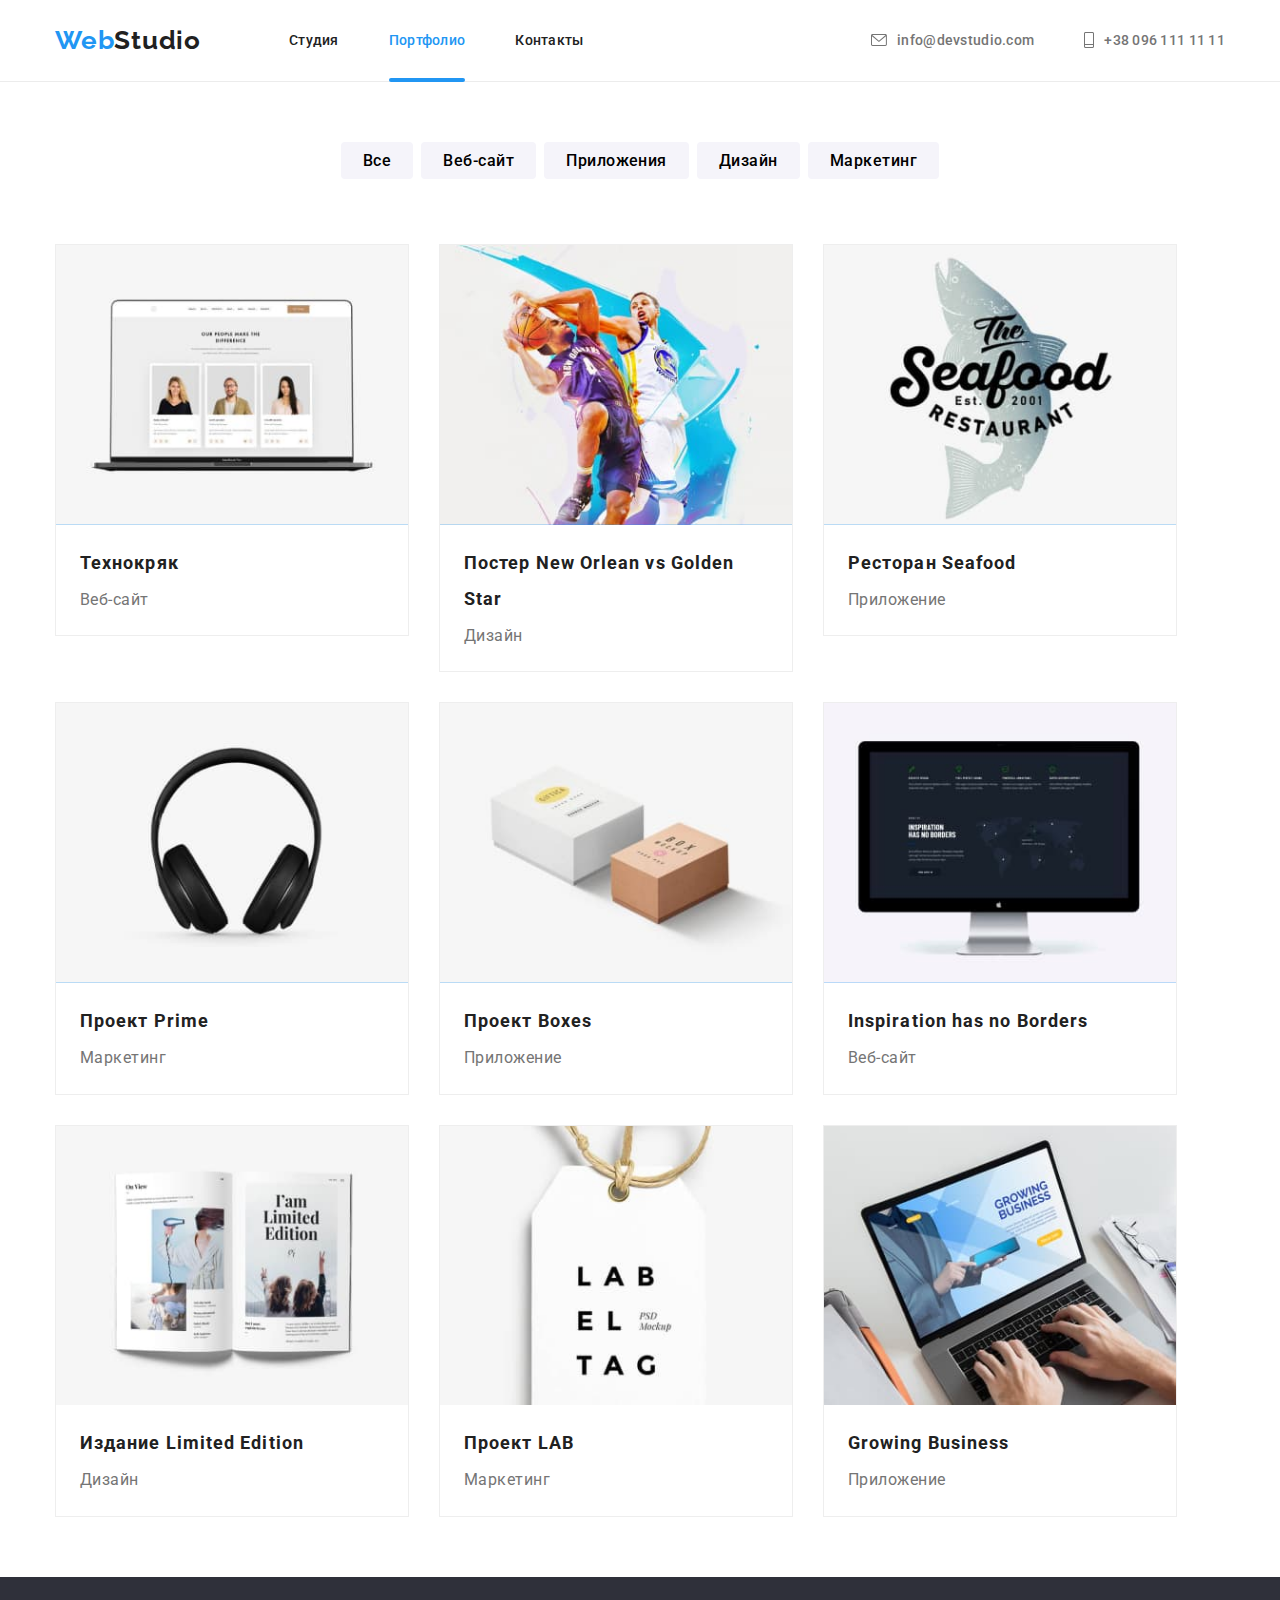
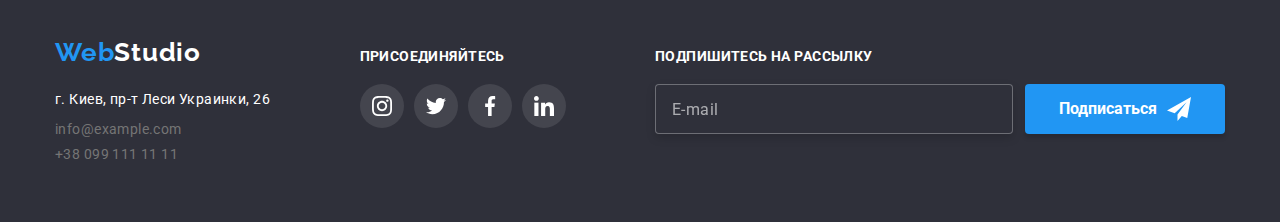
==== commit 9bc0ed36: "11" ====
--- a/portfolio.html
+++ b/portfolio.html
@@ -260,7 +260,7 @@
     <footer class="footer">
       <div class="container footer-container">
         <div class="footer-address">
-          <a href="./index.html" lang="en" class="logo footer__logo">
+          <a href="./index.html" lang="en" class="logo footer__logo footer__logo__mobile">
             Web<span class="studio-wight">Studio</span>
           </a>
           <address class="footer-address-container">
--- a/css/main.css
+++ b/css/main.css
@@ -673,6 +673,7 @@
 .clients-list {
   display: flex;
   flex-wrap: wrap;
+  justify-content: center;
   gap: 30px;
 }
 
@@ -680,6 +681,8 @@
   display: inline-flex;
   justify-content: center;
   align-items: center;
+  width: 170px;
+  height: 92px;
   border: 1px solid #afb1b8;
   border-radius: 4px;
   border-color: #afb1b8;
@@ -707,12 +710,23 @@
 
 .footer-container {
   display: flex;
-  justify-content: space-between;
-  align-items: baseline;
+  flex-direction: column;
+  align-items: center;
+  gap: 60px;
+}
+
+.footer__logo__mobile {
+  text-align: center;
 }
 
 .footer-address-container {
   font-style: normal;
+}
+
+.footer-address-list {
+  display: flex;
+  flex-direction: column;
+  align-items: center;
 }
 
 .footer-address__item:not(:last-child) {
@@ -743,6 +757,7 @@
   font-size: 14px;
   line-height: 1.2;
   letter-spacing: 0.03em;
+  text-align: center;
   color: var(--accent-text-color);
   margin-top: 0;
   margin-bottom: 20px;
@@ -776,13 +791,17 @@
 
 .footer-distribution {
   display: flex;
-  align-items: flex-end;
+  flex-direction: column;
+  align-items: center;
+  width: 100%;
 }
 
 .footer-distribution-box {
   display: flex;
   flex-direction: column;
-  margin-right: 12px;
+  align-items: center;
+  width: 100%;
+  margin-bottom: 20px;
 }
 
 .footer-distribution__label__email {
@@ -796,7 +815,7 @@
 }
 
 .footer-distribution__input__email {
-  width: 358px;
+  width: 100%;
   height: 50px;
   padding: 15px 16px;
   color: var(--accent-text-color);
@@ -842,73 +861,129 @@
   background-color: #188ce8;
 }
 
-.backdrop {
-  position: fixed;
-  z-index: 100;
-  top: 0;
-  left: 0;
+@media screen and (min-width: 768px) {
+  .footer-container {
+    display: flex;
+    flex-direction: row;
+    justify-content: space-around;
+    align-items: flex-start;
+    flex-wrap: wrap;
+  }
+  .footer-distribution-box {
+    width: auto;
+  }
+  .footer-distribution__input__email {
+    width: 450px;
+  }
+}
+@media screen and (min-width: 1200px) {
+  .footer-container {
+    display: flex;
+    justify-content: space-between;
+    align-items: baseline;
+  }
+  .footer__logo__mobile {
+    text-align: start;
+  }
+  .footer-social__title {
+    text-align: start;
+  }
+  .footer-address-list {
+    display: block;
+  }
+  .footer-distribution {
+    display: flex;
+    flex-direction: row;
+    align-items: flex-end;
+    width: auto;
+  }
+  .footer-distribution-box {
+    align-items: flex-start;
+    margin-right: 12px;
+    margin-bottom: 0;
+  }
+  .footer-distribution__input__email {
+    width: 358px;
+  }
+}
+@media screen and (min-width: 280px) {
+  .backdrop {
+    position: fixed;
+    z-index: 100;
+    top: 0;
+    left: 0;
+    width: 100%;
+    height: 100%;
+    background-color: rgba(0, 0, 0, 0.2);
+    transform: translateY(0);
+    transition: transform var(--transition), opacity var(--transition), visibility var(--transition);
+  }
+  .backdrop.is-hidden {
+    transform: translateY(100%);
+    opacity: 0;
+    visibility: hidden;
+    pointer-events: none;
+  }
+  .modal {
+    position: absolute;
+    top: 50%;
+    left: 50%;
+    padding: 40px;
+    transform: translate(-50%, -50%);
+    width: 100%;
+    height: auto;
+    background-color: var(--accent-text-color);
+    box-shadow: 0px 1px 3px rgba(0, 0, 0, 0.12), 0px 1px 1px rgba(0, 0, 0, 0.14),
+      0px 2px 1px rgba(0, 0, 0, 0.2);
+    border-radius: 4px;
+  }
+
+  .modal-close-btn {
+    position: absolute;
+    top: 10px;
+    right: 10px;
+    display: flex;
+    justify-content: center;
+    align-items: center;
+    width: 30px;
+    height: 30px;
+    padding: 0;
+    border-radius: 50px;
+    background-color: var(--accent-text-color);
+    border: 1px solid rgba(0, 0, 0, 0.1);
+  }
+  .close-black-icon {
+    fill: var(--primary-text-color);
+    transition: fill var(--transition);
+  }
+  .modal-close-btn:focus .close-black-icon,
+  .modal-close-btn:hover .close-black-icon {
+    fill: var(--button-color);
+  }
+}
+
+@media screen and (min-width: 480px) {
+  .modal {
+    width: 450px;
+  }
+}
+
+@media screen and (min-width: 1200px) {
+  .modal {
+    width: auto;
+  }
+}
+.modal-form {
+  display: flex;
+  flex-direction: column;
   width: 100%;
-  height: 100%;
-  background-color: rgba(0, 0, 0, 0.2);
-  transform: translateY(0);
-  transition: transform var(--transition), opacity var(--transition), visibility var(--transition);
-}
-
-.backdrop.is-hidden {
-  transform: translateY(100%);
-  opacity: 0;
-  visibility: hidden;
-  pointer-events: none;
-}
-
-.modal {
-  position: absolute;
-  top: 50%;
-  left: 50%;
-  padding: 40px;
-  transform: translate(-50%, -50%);
-  width: 528px;
-  height: 580px;
-  background-color: var(--accent-text-color);
-  box-shadow: 0px 1px 3px rgba(0, 0, 0, 0.12), 0px 1px 1px rgba(0, 0, 0, 0.14),
-    0px 2px 1px rgba(0, 0, 0, 0.2);
-  border-radius: 4px;
-}
-
-.modal-close-btn {
-  position: absolute;
-  top: 10px;
-  right: 10px;
-  display: flex;
-  justify-content: center;
-  align-items: center;
-  width: 30px;
-  height: 30px;
-  padding: 0;
-  border-radius: 50px;
-  background-color: var(--accent-text-color);
-  border: 1px solid rgba(0, 0, 0, 0.1);
-}
-
-.close-black-icon {
-  fill: var(--primary-text-color);
-  transition: fill var(--transition);
-}
-.modal-close-btn:focus .close-black-icon,
-.modal-close-btn:hover .close-black-icon {
-  fill: var(--button-color);
-}
-
-.modal-form {
-  display: flex;
-  flex-direction: column;
 }
 
 .modal-form-title {
   display: block;
   font-weight: 700;
   font-size: 20px;
-  line-height: 1.2;
+  line-height: 1.5;
   margin-top: 0;
   margin-bottom: 12px;
   text-align: center;
@@ -995,8 +1070,8 @@
   justify-content: center;
   align-items: center;
   font-weight: 400;
-  font-size: 14px;
-  line-height: 1.7;
+  font-size: 12px;
+  line-height: 1.2;
   margin-bottom: 30px;
   letter-spacing: 0.03em;
   color: #757575;
@@ -1030,8 +1105,8 @@
   font-family: 'Roboto';
   font-style: normal;
   font-weight: 400;
-  font-size: 14px;
-  line-height: 1.7;
+  font-size: 12px;
+  line-height: 1.2;
   letter-spacing: 0.03em;
   color: var(--button-color);
 }
@@ -1059,17 +1134,18 @@
 }
 
 .product-section {
-  padding: 94px 0;
+  padding: 60px 0;
 }
 
 .btn-list {
   display: flex;
-  justify-content: center;
+  flex-wrap: wrap;
   margin-bottom: 50px;
 }
 
 .btn-item:not(:last-child) {
   margin-right: 8px;
+  margin-bottom: 15px;
 }
 
 .btn-product-description {
@@ -1097,7 +1173,7 @@
 
 .product-list {
   display: flex;
-  flex-wrap: wrap;
+  flex-direction: column;
   gap: 30px;
 }
 
@@ -1105,7 +1181,7 @@
   display: block;
   background: #ffffff;
   border: 1px solid #eeeeee;
-  max-width: 370px;
+  max-width: 100%;
   text-decoration: none;
   transition: box-shadow var(--transition);
 }
@@ -1163,4 +1239,28 @@
   margin: 0;
   margin-top: 4px;
   color: var(--title-text-color);
-} /*# sourceMappingURL=main.css.map */
+}
+
+@media screen and (min-width: 768px) {
+  .btn-list {
+    display: flex;
+    justify-content: center;
+    margin-bottom: 50px;
+  }
+
+  .product-list {
+    display: flex;
+    flex-direction: row;
+    flex-wrap: wrap;
+    gap: 30px;
+  }
+
+  .product-item {
+    width: 354px;
+  }
+
+  .product-link {
+    width: 354px;
+  }
+}
+/*# sourceMappingURL=main.css.map */
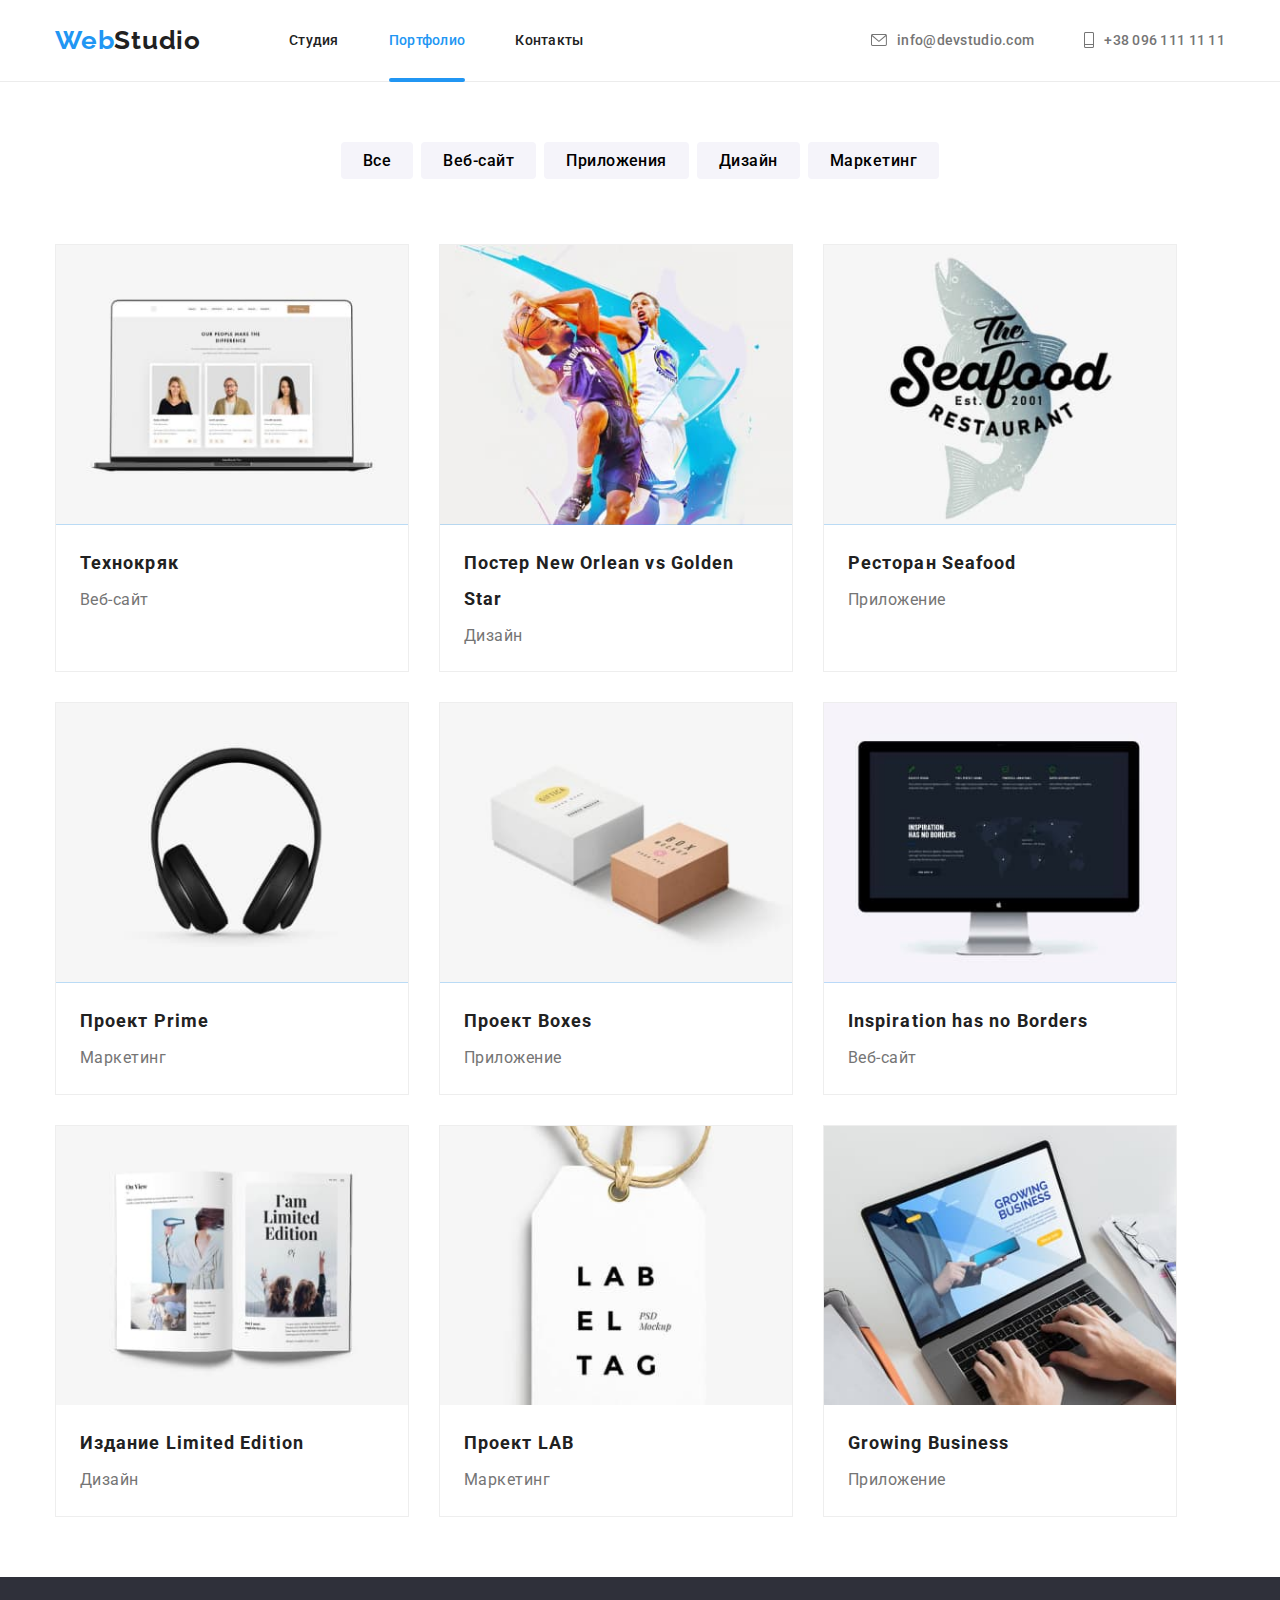
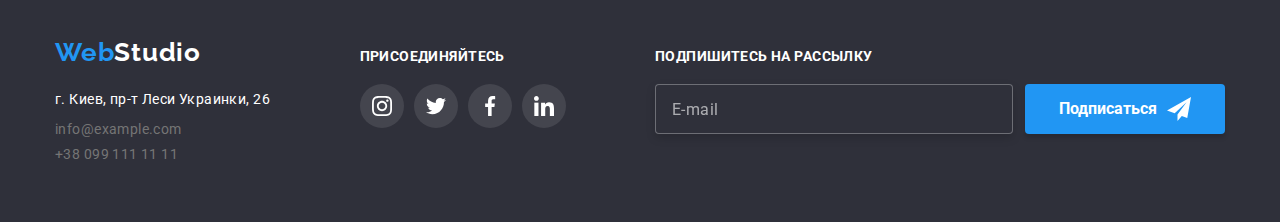
==== commit 9d46cfd4: "5" ====
--- a/portfolio.html
+++ b/portfolio.html
@@ -73,10 +73,14 @@
           <nav class="mobile-menu__nav menu-nav">
             <ul class="mobile-menu__nav-list">
               <li class="mobile-menu__item">
-                <a href="" class="mobile-menu__nav__link link">Студия</a>
+                <a href="./index.html" class="mobile-menu__nav__link link">Студия</a>
               </li>
               <li class="mobile-menu__item">
-                <a href="" class="mobile-menu__nav__link link">Портфолио</a>
+                <a
+                  href="./portfolio.html"
+                  class="mobile-menu__nav__link mobile-menu__nav__link__current link"
+                  >Портфолио</a
+                >
               </li>
               <li class="mobile-menu__item">
                 <a href="" class="mobile-menu__nav__link link">Контакты</a>
@@ -142,7 +146,32 @@
             <li class="product-item">
               <a href="" class="product-link">
                 <div class="div-img-product">
-                  <img src="./images/img2.1.jpg" alt="Фото1" width="370" height="294" />
+                  <picture>
+                    <source
+                      srcset="
+                        ./images/product-1-desktop.img.jpg    1x,
+                        ./images/product-1-desktop.img@2x.jpg 2x
+                      "
+                      media="(min-width: 1200px)"
+                    />
+                    <source
+                      srcset="
+                        ./images/product-1-tablet.img.jpg    1x,
+                        ./images/product-1-tablet.img@2x.jpg 2x
+                      "
+                      media="(min-width: 768px)"
+                    />
+                    <source
+                      srcset="
+                        ./images/product-1-mobile.img.jpg    1x,
+                        ./images/product-1-mobile.img@2x.jpg 2x
+                      "
+                      media="(min-width: 320px)"
+                    />
+
+                    <img src="./images/img2.1.jpg" alt="Фото1" />
+                  </picture>
+
                   <p class="overlay">
                     Ресурс пропонує комплексні пропозиції з різним рівнем функціоналу та сервісів.
                     Все це дозволить відвідувачу отримати вичерпні відомості про компанію чи
@@ -158,7 +187,33 @@
             <li class="product-item">
               <a href="" class="product-link">
                 <div class="div-img-product">
-                  <img src="./images/img2.2.jpg" alt="Фото2" width="370" height="294" />
+                  <picture>
+                    <source
+                      srcset="
+                        ./images/product-2-desktop.img.jpg    1x,
+                        ./images/product-2-desktop.img@2x.jpg 2x
+                      "
+                      media="(min-width: 1200px)"
+                    />
+                    <source
+                      srcset="
+                        ./images/product-2-tablet.img.jpg    1x,
+                        ./images/product-2-tablet.img@2x.jpg 2x
+                      "
+                      media="(min-width: 768px)"
+                    />
+
+                    <source
+                      srcset="
+                        ./images/product-2-mobile.img.jpg    1x,
+                        ./images/product-2-mobile.img@2x.jpg 2x
+                      "
+                      media="(min-width: 320px)"
+                    />
+
+                    <img src="./images/img2.2.jpg" alt="Фото2" />
+                  </picture>
+
                   <p class="overlay"></p>
                 </div>
 
@@ -171,7 +226,31 @@
             <li class="product-item">
               <a href="" class="product-link">
                 <div class="div-img-product">
-                  <img src="./images/img2.3.jpg" alt="Фото3" width="370" height="294" />
+                  <picture>
+                    <source
+                      srcset="
+                        ./images/product-3-desktop.img.jpg    1x,
+                        ./images/product-3-desktop.img@2x.jpg 2x
+                      "
+                      media="(min-width: 1200px)"
+                    />
+                    <source
+                      srcset="
+                        ./images/product-3-tablet.img.jpg    1x,
+                        ./images/product-3-tablet.img@2x.jpg 2x
+                      "
+                      media="(min-width: 768px)"
+                    />
+                    <source
+                      srcset="
+                        ./images/product-3-mobile.img.jpg    1x,
+                        ./images/product-3-mobile.img@2x.jpg 2x
+                      "
+                      media="(min-width: 320px)"
+                    />
+                    <img src="./images/img2.3.jpg" alt="Фото3" />
+                  </picture>
+
                   <p class="overlay"></p>
                 </div>
                 <div class="div-product">
@@ -183,7 +262,31 @@
             <li class="product-item">
               <a href="" class="product-link">
                 <div class="div-img-product">
-                  <img src="./images/img2.4.jpg" alt="Фото4" width="370" height="294" />
+                  <picture>
+                    <source
+                      srcset="
+                        ./images/product-4-desktop.img.jpg    1x,
+                        ./images/product-4-desktop.img@2x.jpg 2x
+                      "
+                      media="(min-width: 1200px)"
+                    />
+                    <source
+                      srcset="
+                        ./images/product-4-tablet.img.jpg    1x,
+                        ./images/product-4-tablet.img@2x.jpg 2x
+                      "
+                      media="(min-width: 768px)"
+                    />
+                    <source
+                      srcset="
+                        ./images/product-4-mobile.img.jpg    1x,
+                        ./images/product-4-mobile.img@2x.jpg 2x
+                      "
+                      media="(min-width: 320px)"
+                    />
+                    <img src="./images/img2.4.jpg" alt="Фото4" />
+                  </picture>
+
                   <p class="overlay"></p>
                 </div>
                 <div class="div-product">
@@ -195,7 +298,31 @@
             <li class="product-item">
               <a href="" class="product-link">
                 <div class="div-img-product">
-                  <img src="./images/img2.5.jpg" alt="Фото5" width="370" height="294" />
+                  <picture>
+                    <source
+                      srcset="
+                        ./images/product-5-desktop.img.jpg    1x,
+                        ./images/product-5-desktop.img@2x.jpg 2x
+                      "
+                      media="(min-width: 1200px)"
+                    />
+                    <source
+                      srcset="
+                        ./images/product-5-tablet.img.jpg    1x,
+                        ./images/product-5-tablet.img@2x.jpg 2x
+                      "
+                      media="(min-width: 768px)"
+                    />
+                    <source
+                      srcset="
+                        ./images/product-5-mobile.img.jpg    1x,
+                        ./images/product-5-mobile.img@2x.jpg 2x
+                      "
+                      media="(min-width: 320px)"
+                    />
+                    <img src="./images/img2.5.jpg" alt="Фото5" />
+                  </picture>
+
                   <p class="overlay"></p>
                 </div>
                 <div class="div-product">
@@ -207,7 +334,32 @@
             <li class="product-item">
               <a href="" class="product-link">
                 <div class="div-img-product">
-                  <img src="./images/img2.6.jpg" alt="фото6" width="370" height="294" />
+                  <picture>
+                    <source
+                      srcset="
+                        ./images/product-6-desktop.img.jpg    1x,
+                        ./images/product-6-desktop.img@2x.jpg 2x
+                      "
+                      media="(min-width: 1200px)"
+                    />
+                    <source
+                      srcset="
+                        ./images/product-6-tablet.img.jpg    1x,
+                        ./images/product-6-tablet.img@2x.jpg 2x
+                      "
+                      media="(min-width: 768px)"
+                    />
+
+                    <source
+                      srcset="
+                        ./images/product-6-mobile.img.jpg    1x,
+                        ./images/product-6-mobile.img@2x.jpg 2x
+                      "
+                      media="(min-width: 320px)"
+                    />
+                    <img src="./images/img2.6.jpg" alt="фото6" />
+                  </picture>
+
                   <p class="overlay"></p>
                 </div>
                 <div class="div-product">
@@ -219,7 +371,31 @@
             <li class="product-item">
               <a href="" class="product-link">
                 <div class="div-img-product">
-                  <img src="./images/img2.7.jpg" alt="фото7" width="370" height="294" />
+                  <picture>
+                    <source
+                      srcset="
+                        ./images/product-7-desktop.img.jpg    1x,
+                        ./images/product-7-desktop.img@2x.jpg 2x
+                      "
+                      media="(min-width: 1200px)"
+                    />
+                    <source
+                      srcset="
+                        ./images/product-7-tablet.img.jpg    1x,
+                        ./images/product-7-tablet.img@2x.jpg 2x
+                      "
+                      media="(min-width: 768px)"
+                    />
+                    <source
+                      srcset="
+                        ./images/product-7-mobile.img.jpg    1x,
+                        ./images/product-7-mobile.img@2x.jpg 2x
+                      "
+                      media="(min-width: 320px)"
+                    />
+                    <img src="./images/img2.7.jpg" alt="фото7" />
+                  </picture>
+
                   <p class="overlay"></p>
                 </div>
                 <div class="div-product">
@@ -231,7 +407,31 @@
             <li class="product-item">
               <a href="" class="product-link">
                 <div class="div-img-product">
-                  <img src="./images/img2.8.jpg" alt="фото8" width="370" height="294" />
+                  <picture>
+                    <source
+                      srcset="
+                        ./images/product-8-desktop.img.jpg    1x,
+                        ./images/product-8-desktop.img@2x.jpg 2x
+                      "
+                      media="(min-width: 1200px)"
+                    />
+                    <source
+                      srcset="
+                        ./images/product-8-tablet.img.jpg    1x,
+                        ./images/product-8-tablet.img@2x.jpg 2x
+                      "
+                      media="(min-width: 768px)"
+                    />
+                    <source
+                      srcset="
+                        ./images/product-8-mobile.img.jpg    1x,
+                        ./images/product-8-mobile.img@2x.jpg 2x
+                      "
+                      media="(min-width: 320px)"
+                    />
+                    <img src="./images/img2.8.jpg" alt="фото8" />
+                  </picture>
+
                   <p class="overlay"></p>
                 </div>
                 <div class="div-product">
@@ -243,7 +443,31 @@
             <li class="product-item">
               <a href="" class="product-link">
                 <div class="div-img-product">
-                  <img src="./images/img2.9.jpg" alt="фото9" width="370" height="294" />
+                  <picture>
+                    <source
+                      srcset="
+                        ./images/product-9-desktop.img.jpg    1x,
+                        ./images/product-9-desktop.img@2x.jpg 2x
+                      "
+                      media="(min-width: 1200px)"
+                    />
+                    <source
+                      srcset="
+                        ./images/product-9-tablet.img.jpg    1x,
+                        ./images/product-9-tablet.img@2x.jpg 2x
+                      "
+                      media="(min-width: 768px)"
+                    />
+                    <source
+                      srcset="
+                        ./images/product-9-mobile.img.jpg    1x,
+                        ./images/product-9-mobile.img@2x.jpg 2x
+                      "
+                      media="(min-width: 320px)"
+                    />
+                    <img src="./images/img2.9.jpg" alt="фото9" />
+                  </picture>
+
                   <p class="overlay"></p>
                 </div>
                 <div class="div-product">
--- a/css/main.css
+++ b/css/main.css
@@ -205,10 +205,12 @@
 @media screen and (max-width: 767px) {
   .mobile-menu {
     position: fixed;
+    z-index: 2;
     width: 100%;
     height: 100%;
     top: 0;
     left: 0;
+    overflow: scroll;
     background-color: #fff;
     opacity: 0;
     visibility: hidden;
@@ -222,7 +224,7 @@
   }
   .mobile-menu__container {
     position: relative;
-    padding: 48px 0 48px 40px;
+    padding: 48px 40px 48px 40px;
   }
   .mobile-menu__close-btn {
     position: absolute;
@@ -261,6 +263,10 @@
   .mobile-menu__nav__link:focus {
     color: var(--button-color);
   }
+
+  .mobile-menu__nav__link__current {
+    color: var(--button-color);
+  }
   .mobile-menu__contact-list {
     margin-bottom: 64px;
   }
@@ -289,10 +295,18 @@
   }
   .mobile-menu__social-list {
     display: flex;
-  }
-  .mobile-menu__social__item:not(:last-child) {
-    margin-right: 20px;
-  }
+    flex-wrap: wrap;
+  }
+
+  .mobile-menu__social__item:not(:last-child)::after {
+    content: '';
+    width: 22px;
+    height: 0px;
+    margin-right: 10px;
+    margin-left: 10px;
+    border: 1px solid rgba(33, 33, 33, 0.2);
+  }
+
   .mobile-menu__social__link {
     font-family: 'Roboto';
     font-style: normal;
@@ -1177,7 +1191,13 @@
   gap: 30px;
 }
 
+.product-item {
+  display: flex;
+  flex-direction: column;
+}
+
 .product-link {
+  flex-grow: 2;
   display: block;
   background: #ffffff;
   border: 1px solid #eeeeee;
